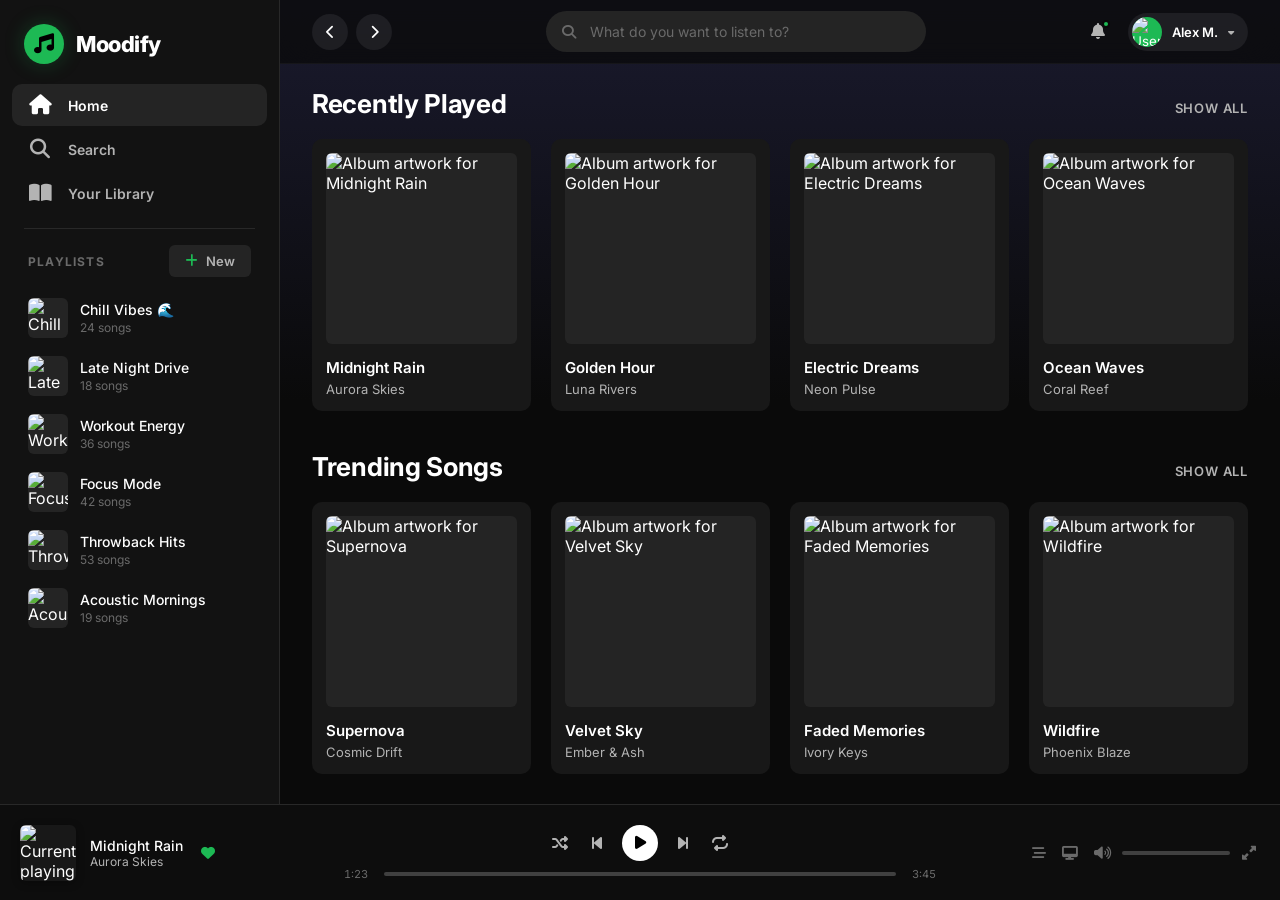
==== Spotify.html @ 81c235cf "Initial commit - Spotify clone UI" ====
<!DOCTYPE html>
<html lang="en">
<head>
  <meta charset="UTF-8">
  <meta name="viewport" content="width=device-width, initial-scale=1.0">
  <meta name="description" content="Spotify-like music player web application">
  <title>Moodify — Music Player</title>

  <!-- ========== FONTS ========== -->
  <link rel="preconnect" href="https://fonts.googleapis.com">
  <link rel="preconnect" href="https://fonts.gstatic.com" crossorigin>
  <link href="https://fonts.googleapis.com/css2?family=Inter:wght@300;400;500;600;700;800&display=swap" rel="stylesheet">

  <!-- ========== ICONS ========== -->
  <link rel="stylesheet" href="https://cdnjs.cloudflare.com/ajax/libs/font-awesome/6.5.0/css/all.min.css">

  <!-- ========== STYLES ========== -->
  <link rel="stylesheet" href="spotify.css">
</head>

<body>
  <!-- ============================================
       MOBILE SIDEBAR TOGGLE
       ============================================ -->
  <button class="sidebar-toggle" aria-label="Toggle navigation menu" onclick="document.querySelector('.sidebar').classList.toggle('sidebar--open')">
    <i class="fas fa-bars"></i>
  </button>

  <!-- ============================================
       SIDEBAR — Left Navigation
       ============================================ -->
  <aside class="sidebar" aria-label="Main navigation">

    <!-- Logo -->
    <a href="#" class="sidebar__logo" aria-label="Moodify home">
      <span class="sidebar__logo-icon"><i class="fas fa-music"></i></span>
      <span class="sidebar__logo-text">Moodify</span>
    </a>

    <!-- Primary Navigation -->
    <nav class="sidebar__nav" aria-label="Primary">
      <ul class="sidebar__nav-list" role="list">
        <li class="sidebar__nav-item">
          <a href="#" class="sidebar__nav-link sidebar__nav-link--active" aria-current="page">
            <i class="fas fa-house"></i>
            <span>Home</span>
          </a>
        </li>
        <li class="sidebar__nav-item">
          <a href="#" class="sidebar__nav-link">
            <i class="fas fa-magnifying-glass"></i>
            <span>Search</span>
          </a>
        </li>
        <li class="sidebar__nav-item">
          <a href="#" class="sidebar__nav-link">
            <i class="fas fa-book-open"></i>
            <span>Your Library</span>
          </a>
        </li>
      </ul>
    </nav>

    <div class="sidebar__divider" role="separator"></div>

    <!-- Playlists Section -->
    <section class="sidebar__playlists" aria-label="Your playlists">
      <div class="sidebar__playlists-header">
        <h2 class="sidebar__playlists-title">Playlists</h2>
        <button class="sidebar__create-btn" aria-label="Create new playlist">
          <i class="fas fa-plus"></i>
          <span>New</span>
        </button>
      </div>

      <ul class="sidebar__playlist-list" role="list">
        <li class="sidebar__playlist-item" tabindex="0" role="button" aria-label="Open playlist: Chill Vibes 🌊">
          <img class="sidebar__playlist-thumb" src="https://picsum.photos/seed/pl1/80/80" alt="Chill Vibes playlist cover" loading="lazy">
          <div class="sidebar__playlist-info">
            <p class="sidebar__playlist-name">Chill Vibes 🌊</p>
            <p class="sidebar__playlist-meta">24 songs</p>
          </div>
        </li>
        <li class="sidebar__playlist-item" tabindex="0" role="button" aria-label="Open playlist: Late Night Drive">
          <img class="sidebar__playlist-thumb" src="https://picsum.photos/seed/pl2/80/80" alt="Late Night Drive playlist cover" loading="lazy">
          <div class="sidebar__playlist-info">
            <p class="sidebar__playlist-name">Late Night Drive</p>
            <p class="sidebar__playlist-meta">18 songs</p>
          </div>
        </li>
        <li class="sidebar__playlist-item" tabindex="0" role="button" aria-label="Open playlist: Workout Energy">
          <img class="sidebar__playlist-thumb" src="https://picsum.photos/seed/pl3/80/80" alt="Workout Energy playlist cover" loading="lazy">
          <div class="sidebar__playlist-info">
            <p class="sidebar__playlist-name">Workout Energy</p>
            <p class="sidebar__playlist-meta">36 songs</p>
          </div>
        </li>
        <li class="sidebar__playlist-item" tabindex="0" role="button" aria-label="Open playlist: Focus Mode">
          <img class="sidebar__playlist-thumb" src="https://picsum.photos/seed/pl4/80/80" alt="Focus Mode playlist cover" loading="lazy">
          <div class="sidebar__playlist-info">
            <p class="sidebar__playlist-name">Focus Mode</p>
            <p class="sidebar__playlist-meta">42 songs</p>
          </div>
        </li>
        <li class="sidebar__playlist-item" tabindex="0" role="button" aria-label="Open playlist: Throwback Hits">
          <img class="sidebar__playlist-thumb" src="https://picsum.photos/seed/pl5/80/80" alt="Throwback Hits playlist cover" loading="lazy">
          <div class="sidebar__playlist-info">
            <p class="sidebar__playlist-name">Throwback Hits</p>
            <p class="sidebar__playlist-meta">53 songs</p>
          </div>
        </li>
        <li class="sidebar__playlist-item" tabindex="0" role="button" aria-label="Open playlist: Acoustic Mornings">
          <img class="sidebar__playlist-thumb" src="https://picsum.photos/seed/pl6/80/80" alt="Acoustic Mornings playlist cover" loading="lazy">
          <div class="sidebar__playlist-info">
            <p class="sidebar__playlist-name">Acoustic Mornings</p>
            <p class="sidebar__playlist-meta">19 songs</p>
          </div>
        </li>
      </ul>
    </section>

  </aside>

  <!-- Mobile overlay -->
  <div class="sidebar-overlay" onclick="document.querySelector('.sidebar').classList.remove('sidebar--open')" aria-hidden="true"></div>

  <!-- ============================================
       MAIN CONTENT AREA
       ============================================ -->
  <main class="main" id="main-content">

    <!-- ---- Top Bar ---- -->
    <header class="topbar">
      <div class="topbar__nav">
        <button class="topbar__nav-btn" aria-label="Go back">
          <i class="fas fa-chevron-left"></i>
        </button>
        <button class="topbar__nav-btn" aria-label="Go forward">
          <i class="fas fa-chevron-right"></i>
        </button>
      </div>

      <div class="topbar__search">
        <i class="fas fa-search topbar__search-icon" aria-hidden="true"></i>
        <input
          type="search"
          class="topbar__search-input"
          placeholder="What do you want to listen to?"
          aria-label="Search songs, artists, or albums"
        >
      </div>

      <div class="topbar__profile">
        <button class="topbar__notification-btn" aria-label="Notifications">
          <i class="fas fa-bell"></i>
          <span class="topbar__notification-badge" aria-label="New notifications"></span>
        </button>
        <button class="topbar__user-btn" aria-label="User menu">
          <img class="topbar__avatar" src="https://picsum.photos/seed/avatar/60/60" alt="User avatar">
          <span class="topbar__username">Alex M.</span>
          <i class="fas fa-caret-down" aria-hidden="true"></i>
        </button>
      </div>
    </header>

    <!-- ---- Content Sections ---- -->
    <div class="content">

      <!-- ---- Recently Played Section ---- -->
      <section class="section" aria-labelledby="recently-played-heading">
        <div class="section__header">
          <h2 class="section__title" id="recently-played-heading">Recently Played</h2>
          <a href="#" class="section__link">Show all</a>
        </div>

        <div class="card-grid" role="list">

          <!-- Song Card 1 -->
          <article class="song-card" role="listitem" tabindex="0" aria-label="Midnight Rain by Aurora Skies">
            <div class="song-card__image-wrapper">
              <img
                class="song-card__image"
                src="https://picsum.photos/seed/song1/300/300"
                alt="Album artwork for Midnight Rain"
                loading="lazy"
              >
              <button class="song-card__play-btn" aria-label="Play Midnight Rain">
                <i class="fas fa-play"></i>
              </button>
            </div>
            <h3 class="song-card__title">Midnight Rain</h3>
            <p class="song-card__artist">Aurora Skies</p>
          </article>

          <!-- Song Card 2 -->
          <article class="song-card" role="listitem" tabindex="0" aria-label="Golden Hour by Luna Rivers">
            <div class="song-card__image-wrapper">
              <img
                class="song-card__image"
                src="https://picsum.photos/seed/song2/300/300"
                alt="Album artwork for Golden Hour"
                loading="lazy"
              >
              <button class="song-card__play-btn" aria-label="Play Golden Hour">
                <i class="fas fa-play"></i>
              </button>
            </div>
            <h3 class="song-card__title">Golden Hour</h3>
            <p class="song-card__artist">Luna Rivers</p>
          </article>

          <!-- Song Card 3 -->
          <article class="song-card" role="listitem" tabindex="0" aria-label="Electric Dreams by Neon Pulse">
            <div class="song-card__image-wrapper">
              <img
                class="song-card__image"
                src="https://picsum.photos/seed/song3/300/300"
                alt="Album artwork for Electric Dreams"
                loading="lazy"
              >
              <button class="song-card__play-btn" aria-label="Play Electric Dreams">
                <i class="fas fa-play"></i>
              </button>
            </div>
            <h3 class="song-card__title">Electric Dreams</h3>
            <p class="song-card__artist">Neon Pulse</p>
          </article>

          <!-- Song Card 4 -->
          <article class="song-card" role="listitem" tabindex="0" aria-label="Ocean Waves by Coral Reef">
            <div class="song-card__image-wrapper">
              <img
                class="song-card__image"
                src="https://picsum.photos/seed/song4/300/300"
                alt="Album artwork for Ocean Waves"
                loading="lazy"
              >
              <button class="song-card__play-btn" aria-label="Play Ocean Waves">
                <i class="fas fa-play"></i>
              </button>
            </div>
            <h3 class="song-card__title">Ocean Waves</h3>
            <p class="song-card__artist">Coral Reef</p>
          </article>

        </div>
      </section>

      <!-- ---- Trending Songs Section ---- -->
      <section class="section" aria-labelledby="trending-heading">
        <div class="section__header">
          <h2 class="section__title" id="trending-heading">Trending Songs</h2>
          <a href="#" class="section__link">Show all</a>
        </div>

        <div class="card-grid" role="list">

          <!-- Song Card 5 -->
          <article class="song-card" role="listitem" tabindex="0" aria-label="Supernova by Cosmic Drift">
            <div class="song-card__image-wrapper">
              <img
                class="song-card__image"
                src="https://picsum.photos/seed/song5/300/300"
                alt="Album artwork for Supernova"
                loading="lazy"
              >
              <button class="song-card__play-btn" aria-label="Play Supernova">
                <i class="fas fa-play"></i>
              </button>
            </div>
            <h3 class="song-card__title">Supernova</h3>
            <p class="song-card__artist">Cosmic Drift</p>
          </article>

          <!-- Song Card 6 -->
          <article class="song-card" role="listitem" tabindex="0" aria-label="Velvet Sky by Ember & Ash">
            <div class="song-card__image-wrapper">
              <img
                class="song-card__image"
                src="https://picsum.photos/seed/song6/300/300"
                alt="Album artwork for Velvet Sky"
                loading="lazy"
              >
              <button class="song-card__play-btn" aria-label="Play Velvet Sky">
                <i class="fas fa-play"></i>
              </button>
            </div>
            <h3 class="song-card__title">Velvet Sky</h3>
            <p class="song-card__artist">Ember &amp; Ash</p>
          </article>

          <!-- Song Card 7 -->
          <article class="song-card" role="listitem" tabindex="0" aria-label="Faded Memories by Ivory Keys">
            <div class="song-card__image-wrapper">
              <img
                class="song-card__image"
                src="https://picsum.photos/seed/song7/300/300"
                alt="Album artwork for Faded Memories"
                loading="lazy"
              >
              <button class="song-card__play-btn" aria-label="Play Faded Memories">
                <i class="fas fa-play"></i>
              </button>
            </div>
            <h3 class="song-card__title">Faded Memories</h3>
            <p class="song-card__artist">Ivory Keys</p>
          </article>

          <!-- Song Card 8 -->
          <article class="song-card" role="listitem" tabindex="0" aria-label="Wildfire by Phoenix Blaze">
            <div class="song-card__image-wrapper">
              <img
                class="song-card__image"
                src="https://picsum.photos/seed/song8/300/300"
                alt="Album artwork for Wildfire"
                loading="lazy"
              >
              <button class="song-card__play-btn" aria-label="Play Wildfire">
                <i class="fas fa-play"></i>
              </button>
            </div>
            <h3 class="song-card__title">Wildfire</h3>
            <p class="song-card__artist">Phoenix Blaze</p>
          </article>

        </div>
      </section>

    </div>
  </main>

  <!-- ============================================
       MUSIC PLAYER — Fixed at Bottom
       ============================================ -->
  <footer class="player" role="contentinfo" aria-label="Music player controls">

    <!-- Now Playing Info -->
    <div class="player__song">
      <img
        class="player__song-image"
        src="https://picsum.photos/seed/song1/120/120"
        alt="Currently playing: Midnight Rain album artwork"
      >
      <div class="player__song-info">
        <p class="player__song-title">Midnight Rain</p>
        <p class="player__song-artist">Aurora Skies</p>
      </div>
      <div class="player__song-actions">
        <button class="player__icon-btn player__icon-btn--active" aria-label="Remove from Liked Songs" aria-pressed="true">
          <i class="fas fa-heart"></i>
        </button>
      </div>
    </div>

    <!-- Playback Controls -->
    <div class="player__controls">
      <div class="player__buttons">
        <button class="player__control-btn" aria-label="Toggle shuffle">
          <i class="fas fa-shuffle"></i>
        </button>
        <button class="player__control-btn" aria-label="Previous track">
          <i class="fas fa-backward-step"></i>
        </button>
        <button class="player__control-btn player__control-btn--play" aria-label="Play" aria-pressed="false">
          <i class="fas fa-play"></i>
        </button>
        <button class="player__control-btn" aria-label="Next track">
          <i class="fas fa-forward-step"></i>
        </button>
        <button class="player__control-btn" aria-label="Toggle repeat">
          <i class="fas fa-repeat"></i>
        </button>
      </div>

      <div class="player__progress">
        <span class="player__time" aria-label="Elapsed time">1:23</span>
        <label for="progress-bar" class="visually-hidden">Song progress</label>
        <input
          type="range"
          id="progress-bar"
          class="player__progress-bar"
          min="0"
          max="100"
          value="35"
          aria-label="Song progress"
          aria-valuemin="0"
          aria-valuemax="100"
          aria-valuenow="35"
          aria-valuetext="1 minute 23 seconds of 3 minutes 45 seconds"
        >
        <span class="player__time" aria-label="Total duration">3:45</span>
      </div>
    </div>

    <!-- Volume & Extra Controls -->
    <div class="player__extra">
      <button class="player__icon-btn" aria-label="Now playing view">
        <i class="fas fa-bars-staggered"></i>
      </button>
      <button class="player__icon-btn" aria-label="Connect to a device">
        <i class="fas fa-desktop"></i>
      </button>
      <div class="player__volume">
        <button class="player__icon-btn" aria-label="Mute">
          <i class="fas fa-volume-high"></i>
        </button>
        <label for="volume-slider" class="visually-hidden">Volume</label>
        <input
          type="range"
          id="volume-slider"
          class="player__volume-slider"
          min="0"
          max="100"
          value="72"
          aria-label="Volume"
          aria-valuemin="0"
          aria-valuemax="100"
          aria-valuenow="72"
        >
      </div>
      <button class="player__icon-btn" aria-label="Full screen">
        <i class="fas fa-up-right-and-down-left-from-center"></i>
      </button>
    </div>

  </footer>
<script src="spotify.js" defer></script>
</body>
</html>
---- spotify.css ----
/* ===== RESET & FOUNDATIONS ===== */
    *, *::before, *::after {
      margin: 0;
      padding: 0;
      box-sizing: border-box;
    }

    :root {
      --color-bg-primary: #0a0a0a;
      --color-bg-secondary: #121212;
      --color-bg-surface: #181818;
      --color-bg-elevated: #242424;
      --color-bg-hover: #2a2a2a;
      --color-bg-card: #1a1a2e;
      --color-accent: #1db954;
      --color-accent-hover: #1ed760;
      --color-accent-glow: rgba(29, 185, 84, 0.25);
      --color-text-primary: #ffffff;
      --color-text-secondary: #b3b3b3;
      --color-text-muted: #6a6a6a;
      --color-border: #282828;
      --color-player-bg: #0d0d0d;
      --color-progress-bg: #404040;
      --color-progress-fill: #1db954;
      --color-gradient-start: #1db954;
      --color-gradient-end: #191414;
      --sidebar-width: 280px;
      --player-height: 96px;
      --topbar-height: 64px;
      --radius-sm: 6px;
      --radius-md: 10px;
      --radius-lg: 16px;
      --radius-full: 50%;
      --shadow-card: 0 8px 24px rgba(0, 0, 0, 0.4);
      --shadow-elevated: 0 12px 40px rgba(0, 0, 0, 0.6);
      --shadow-glow: 0 0 20px var(--color-accent-glow);
      --transition-fast: 0.15s ease;
      --transition-normal: 0.25s ease;
      --transition-smooth: 0.3s cubic-bezier(0.4, 0, 0.2, 1);
      --font-primary: 'Inter', -apple-system, BlinkMacSystemFont, 'Segoe UI', sans-serif;
    }

    html {
      scroll-behavior: smooth;
    }

    body {
      font-family: var(--font-primary);
      background-color: var(--color-bg-primary);
      color: var(--color-text-primary);
      overflow: hidden;
      height: 100vh;
      display: grid;
      grid-template-columns: var(--sidebar-width) 1fr;
      grid-template-rows: 1fr var(--player-height);
      grid-template-areas:
        "sidebar main"
        "player  player";
      -webkit-font-smoothing: antialiased;
      -moz-osx-font-smoothing: grayscale;
    }

    /* ===== SCROLLBAR STYLING ===== */
    ::-webkit-scrollbar {
      width: 8px;
    }

    ::-webkit-scrollbar-track {
      background: transparent;
    }

    ::-webkit-scrollbar-thumb {
      background: var(--color-bg-elevated);
      border-radius: 4px;
    }

    ::-webkit-scrollbar-thumb:hover {
      background: var(--color-progress-bg);
    }

    /* ===== UTILITY ===== */
    .visually-hidden {
      position: absolute;
      width: 1px;
      height: 1px;
      padding: 0;
      margin: -1px;
      overflow: hidden;
      clip: rect(0, 0, 0, 0);
      white-space: nowrap;
      border: 0;
    }

    /* ===== SIDEBAR ===== */
    .sidebar {
      grid-area: sidebar;
      background: var(--color-bg-secondary);
      display: flex;
      flex-direction: column;
      border-right: 1px solid var(--color-border);
      overflow: hidden;
    }

    .sidebar__logo {
      padding: 24px 24px 20px;
      display: flex;
      align-items: center;
      gap: 12px;
      text-decoration: none;
      flex-shrink: 0;
    }

    .sidebar__logo-icon {
      width: 40px;
      height: 40px;
      background: var(--color-accent);
      border-radius: var(--radius-full);
      display: flex;
      align-items: center;
      justify-content: center;
      font-size: 20px;
      color: #000;
      box-shadow: var(--shadow-glow);
      transition: transform var(--transition-normal);
    }

    .sidebar__logo:hover .sidebar__logo-icon {
      transform: scale(1.08);
    }

    .sidebar__logo-text {
      font-size: 22px;
      font-weight: 800;
      letter-spacing: -0.5px;
      color: var(--color-text-primary);
    }

    /* -- NAV -- */
    .sidebar__nav {
      padding: 0 12px;
      flex-shrink: 0;
    }

    .sidebar__nav-list {
      list-style: none;
    }

    .sidebar__nav-item {
      margin-bottom: 2px;
    }

    .sidebar__nav-link {
      display: flex;
      align-items: center;
      gap: 16px;
      padding: 11px 16px;
      border-radius: var(--radius-md);
      text-decoration: none;
      color: var(--color-text-secondary);
      font-size: 14px;
      font-weight: 600;
      transition: all var(--transition-fast);
    }

    .sidebar__nav-link:hover,
    .sidebar__nav-link--active {
      color: var(--color-text-primary);
      background: var(--color-bg-hover);
    }

    .sidebar__nav-link--active {
      background: var(--color-bg-elevated);
    }

    .sidebar__nav-link i {
      font-size: 20px;
      width: 24px;
      text-align: center;
    }

    /* -- DIVIDER -- */
    .sidebar__divider {
      height: 1px;
      background: var(--color-border);
      margin: 12px 24px;
      flex-shrink: 0;
    }

    /* -- PLAYLISTS -- */
    .sidebar__playlists {
      padding: 0 12px;
      flex: 1;
      overflow-y: auto;
      display: flex;
      flex-direction: column;
    }

    .sidebar__playlists-header {
      display: flex;
      align-items: center;
      justify-content: space-between;
      padding: 4px 16px 12px;
      flex-shrink: 0;
    }

    .sidebar__playlists-title {
      font-size: 12px;
      font-weight: 700;
      text-transform: uppercase;
      letter-spacing: 1.2px;
      color: var(--color-text-muted);
    }

    .sidebar__create-btn {
      display: flex;
      align-items: center;
      gap: 8px;
      padding: 8px 16px;
      border: none;
      border-radius: var(--radius-sm);
      background: var(--color-bg-elevated);
      color: var(--color-text-secondary);
      font-size: 13px;
      font-weight: 600;
      font-family: inherit;
      cursor: pointer;
      transition: all var(--transition-fast);
    }

    .sidebar__create-btn:hover {
      background: var(--color-bg-hover);
      color: var(--color-text-primary);
    }

    .sidebar__create-btn i {
      font-size: 14px;
      color: var(--color-accent);
    }

    .sidebar__playlist-list {
      list-style: none;
      flex: 1;
      overflow-y: auto;
    }

    .sidebar__playlist-item {
      padding: 9px 16px;
      border-radius: var(--radius-sm);
      cursor: pointer;
      transition: background var(--transition-fast);
      display: flex;
      align-items: center;
      gap: 12px;
    }

    .sidebar__playlist-item:hover {
      background: var(--color-bg-hover);
    }

    .sidebar__playlist-thumb {
      width: 40px;
      height: 40px;
      border-radius: var(--radius-sm);
      object-fit: cover;
      flex-shrink: 0;
      background: var(--color-bg-elevated);
    }

    .sidebar__playlist-info {
      overflow: hidden;
    }

    .sidebar__playlist-name {
      font-size: 14px;
      font-weight: 500;
      color: var(--color-text-primary);
      white-space: nowrap;
      overflow: hidden;
      text-overflow: ellipsis;
    }

    .sidebar__playlist-meta {
      font-size: 12px;
      color: var(--color-text-muted);
      margin-top: 2px;
    }

    /* ===== MAIN CONTENT ===== */
    .main {
      grid-area: main;
      overflow-y: auto;
      background: linear-gradient(180deg, #1a1a2e 0%, var(--color-bg-primary) 400px);
      position: relative;
    }

    /* -- TOP BAR -- */
    .topbar {
      position: sticky;
      top: 0;
      z-index: 100;
      display: flex;
      align-items: center;
      justify-content: space-between;
      padding: 16px 32px;
      height: var(--topbar-height);
      background: rgba(10, 10, 10, 0.75);
      backdrop-filter: blur(20px);
      -webkit-backdrop-filter: blur(20px);
      border-bottom: 1px solid rgba(255, 255, 255, 0.04);
    }

    .topbar__nav {
      display: flex;
      align-items: center;
      gap: 8px;
    }

    .topbar__nav-btn {
      width: 36px;
      height: 36px;
      border: none;
      border-radius: var(--radius-full);
      background: rgba(255, 255, 255, 0.07);
      color: var(--color-text-primary);
      font-size: 14px;
      cursor: pointer;
      display: flex;
      align-items: center;
      justify-content: center;
      transition: all var(--transition-fast);
    }

    .topbar__nav-btn:hover {
      background: rgba(255, 255, 255, 0.14);
      transform: scale(1.05);
    }

    .topbar__search {
      position: relative;
      flex: 0 1 380px;
      margin: 0 24px;
    }

    .topbar__search-input {
      width: 100%;
      padding: 10px 16px 10px 42px;
      border: 2px solid transparent;
      border-radius: 500px;
      background: var(--color-bg-elevated);
      color: var(--color-text-primary);
      font-family: inherit;
      font-size: 14px;
      outline: none;
      transition: all var(--transition-normal);
    }

    .topbar__search-input::placeholder {
      color: var(--color-text-muted);
    }

    .topbar__search-input:focus {
      border-color: var(--color-accent);
      background: var(--color-bg-hover);
    }

    .topbar__search-icon {
      position: absolute;
      left: 16px;
      top: 50%;
      transform: translateY(-50%);
      color: var(--color-text-muted);
      font-size: 14px;
      pointer-events: none;
    }

    .topbar__profile {
      display: flex;
      align-items: center;
      gap: 12px;
      flex-shrink: 0;
    }

    .topbar__notification-btn {
      width: 36px;
      height: 36px;
      border: none;
      border-radius: var(--radius-full);
      background: transparent;
      color: var(--color-text-secondary);
      font-size: 16px;
      cursor: pointer;
      position: relative;
      transition: color var(--transition-fast);
    }

    .topbar__notification-btn:hover {
      color: var(--color-text-primary);
    }

    .topbar__notification-badge {
      position: absolute;
      top: 6px;
      right: 6px;
      width: 8px;
      height: 8px;
      background: var(--color-accent);
      border-radius: var(--radius-full);
      border: 2px solid var(--color-bg-primary);
    }

    .topbar__user-btn {
      display: flex;
      align-items: center;
      gap: 10px;
      padding: 4px 14px 4px 4px;
      border: none;
      border-radius: 500px;
      background: rgba(255, 255, 255, 0.07);
      color: var(--color-text-primary);
      cursor: pointer;
      font-family: inherit;
      transition: background var(--transition-fast);
    }

    .topbar__user-btn:hover {
      background: rgba(255, 255, 255, 0.14);
    }

    .topbar__avatar {
      width: 30px;
      height: 30px;
      border-radius: var(--radius-full);
      object-fit: cover;
      background: var(--color-accent);
    }

    .topbar__username {
      font-size: 13px;
      font-weight: 600;
    }

    .topbar__user-btn i {
      font-size: 10px;
      color: var(--color-text-secondary);
    }

    /* -- CONTENT AREA -- */
    .content {
      padding: 24px 32px 32px;
    }

    /* -- SECTION -- */
    .section {
      margin-bottom: 40px;
    }

    .section__header {
      display: flex;
      align-items: baseline;
      justify-content: space-between;
      margin-bottom: 20px;
    }

    .section__title {
      font-size: 26px;
      font-weight: 700;
      letter-spacing: -0.3px;
    }

    .section__link {
      font-size: 13px;
      font-weight: 600;
      color: var(--color-text-secondary);
      text-decoration: none;
      text-transform: uppercase;
      letter-spacing: 0.8px;
      transition: color var(--transition-fast);
    }

    .section__link:hover {
      color: var(--color-text-primary);
    }

    /* -- CARD GRID -- */
    .card-grid {
      display: grid;
      grid-template-columns: repeat(auto-fill, minmax(175px, 1fr));
      gap: 20px;
    }

    /* -- SONG CARD -- */
    .song-card {
      background: var(--color-bg-surface);
      border-radius: var(--radius-md);
      padding: 14px;
      cursor: pointer;
      transition: all var(--transition-smooth);
      position: relative;
      overflow: hidden;
    }

    .song-card::before {
      content: '';
      position: absolute;
      inset: 0;
      background: linear-gradient(135deg, rgba(29, 185, 84, 0.05) 0%, transparent 50%);
      opacity: 0;
      transition: opacity var(--transition-normal);
    }

    .song-card:hover {
      background: var(--color-bg-elevated);
      transform: translateY(-2px);
      box-shadow: var(--shadow-card);
    }

    .song-card:hover::before {
      opacity: 1;
    }

    .song-card__image-wrapper {
      position: relative;
      margin-bottom: 14px;
    }

    .song-card__image {
      width: 100%;
      aspect-ratio: 1;
      object-fit: cover;
      border-radius: var(--radius-sm);
      display: block;
      background: var(--color-bg-elevated);
    }

    .song-card__play-btn {
      position: absolute;
      bottom: 8px;
      right: 8px;
      width: 44px;
      height: 44px;
      border: none;
      border-radius: var(--radius-full);
      background: var(--color-accent);
      color: #000;
      font-size: 18px;
      cursor: pointer;
      display: flex;
      align-items: center;
      justify-content: center;
      opacity: 0;
      transform: translateY(8px);
      transition: all var(--transition-smooth);
      box-shadow: 0 8px 16px rgba(0, 0, 0, 0.4);
    }

    .song-card:hover .song-card__play-btn {
      opacity: 1;
      transform: translateY(0);
    }

    .song-card__play-btn:hover {
      transform: scale(1.06) !important;
      background: var(--color-accent-hover);
    }

    .song-card__title {
      font-size: 15px;
      font-weight: 600;
      white-space: nowrap;
      overflow: hidden;
      text-overflow: ellipsis;
      margin-bottom: 4px;
      position: relative;
    }

    .song-card__artist {
      font-size: 13px;
      color: var(--color-text-secondary);
      white-space: nowrap;
      overflow: hidden;
      text-overflow: ellipsis;
      position: relative;
    }

    /* ===== PLAYER ===== */
    .player {
      grid-area: player;
      background: var(--color-player-bg);
      border-top: 1px solid var(--color-border);
      display: grid;
      grid-template-columns: 1fr 2fr 1fr;
      align-items: center;
      padding: 0 20px;
      gap: 16px;
      z-index: 200;
    }

    /* -- Now Playing -- */
    .player__song {
      display: flex;
      align-items: center;
      gap: 14px;
      min-width: 0;
    }

    .player__song-image {
      width: 56px;
      height: 56px;
      border-radius: var(--radius-sm);
      object-fit: cover;
      flex-shrink: 0;
      background: var(--color-bg-surface);
      box-shadow: 0 2px 8px rgba(0, 0, 0, 0.3);
    }

    .player__song-info {
      min-width: 0;
    }

    .player__song-title {
      font-size: 14px;
      font-weight: 500;
      white-space: nowrap;
      overflow: hidden;
      text-overflow: ellipsis;
    }

    .player__song-title:hover {
      text-decoration: underline;
      cursor: pointer;
    }

    .player__song-artist {
      font-size: 12px;
      color: var(--color-text-secondary);
      white-space: nowrap;
      overflow: hidden;
      text-overflow: ellipsis;
    }

    .player__song-artist:hover {
      color: var(--color-text-primary);
      text-decoration: underline;
      cursor: pointer;
    }

    .player__song-actions {
      display: flex;
      gap: 8px;
      flex-shrink: 0;
    }

    .player__icon-btn {
      background: none;
      border: none;
      color: var(--color-text-muted);
      font-size: 14px;
      cursor: pointer;
      padding: 4px;
      transition: color var(--transition-fast);
    }

    .player__icon-btn:hover {
      color: var(--color-text-primary);
    }

    .player__icon-btn--active {
      color: var(--color-accent);
    }

    .player__icon-btn--active:hover {
      color: var(--color-accent-hover);
    }

    /* -- Controls -- */
    .player__controls {
      display: flex;
      flex-direction: column;
      align-items: center;
      gap: 6px;
      max-width: 640px;
      margin: 0 auto;
      width: 100%;
    }

    .player__buttons {
      display: flex;
      align-items: center;
      gap: 16px;
    }

    .player__control-btn {
      background: none;
      border: none;
      color: var(--color-text-secondary);
      font-size: 16px;
      cursor: pointer;
      padding: 4px;
      transition: all var(--transition-fast);
      display: flex;
      align-items: center;
      justify-content: center;
    }

    .player__control-btn:hover {
      color: var(--color-text-primary);
      transform: scale(1.08);
    }

    .player__control-btn--play {
      width: 36px;
      height: 36px;
      border-radius: var(--radius-full);
      background: var(--color-text-primary);
      color: #000;
      font-size: 15px;
      transition: all var(--transition-fast);
    }

    .player__control-btn--play:hover {
      transform: scale(1.06);
      background: var(--color-text-primary);
      color: #000;
    }

    .player__progress {
      display: flex;
      align-items: center;
      gap: 10px;
      width: 100%;
    }

    .player__time {
      font-size: 11px;
      color: var(--color-text-muted);
      font-variant-numeric: tabular-nums;
      min-width: 36px;
      text-align: center;
    }

    .player__progress-bar,
    .player__volume-slider {
      -webkit-appearance: none;
      appearance: none;
      width: 100%;
      height: 4px;
      border-radius: 2px;
      background: var(--color-progress-bg);
      outline: none;
      cursor: pointer;
      transition: height var(--transition-fast);
    }

    .player__progress-bar:hover,
    .player__volume-slider:hover {
      height: 5px;
    }

    .player__progress-bar::-webkit-slider-thumb,
    .player__volume-slider::-webkit-slider-thumb {
      -webkit-appearance: none;
      width: 12px;
      height: 12px;
      border-radius: var(--radius-full);
      background: var(--color-text-primary);
      cursor: pointer;
      opacity: 0;
      transition: opacity var(--transition-fast);
      box-shadow: 0 1px 4px rgba(0,0,0,0.4);
    }

    .player__progress-bar:hover::-webkit-slider-thumb,
    .player__volume-slider:hover::-webkit-slider-thumb {
      opacity: 1;
    }

    .player__progress-bar::-moz-range-thumb,
    .player__volume-slider::-moz-range-thumb {
      width: 12px;
      height: 12px;
      border-radius: var(--radius-full);
      background: var(--color-text-primary);
      border: none;
      cursor: pointer;
    }

    /* -- Volume / Extra -- */
    .player__extra {
      display: flex;
      align-items: center;
      justify-content: flex-end;
      gap: 8px;
    }

    .player__volume {
      display: flex;
      align-items: center;
      gap: 6px;
      width: 140px;
    }

    .player__volume-slider {
      flex: 1;
    }

    /* ===== MOBILE SIDEBAR TOGGLE ===== */
    .sidebar-toggle {
      display: none;
      position: fixed;
      top: 16px;
      left: 16px;
      z-index: 500;
      width: 42px;
      height: 42px;
      border: none;
      border-radius: var(--radius-full);
      background: var(--color-bg-elevated);
      color: var(--color-text-primary);
      font-size: 18px;
      cursor: pointer;
      box-shadow: var(--shadow-card);
      transition: background var(--transition-fast);
    }

    .sidebar-toggle:hover {
      background: var(--color-bg-hover);
    }

    /* ===== MOBILE OVERLAY ===== */
    .sidebar-overlay {
      display: none;
      position: fixed;
      inset: 0;
      background: rgba(0, 0, 0, 0.6);
      z-index: 299;
    }

    /* ===== RESPONSIVE ===== */
    @media (max-width: 1024px) {
      .card-grid {
        grid-template-columns: repeat(auto-fill, minmax(155px, 1fr));
        gap: 16px;
      }
    }

    @media (max-width: 768px) {
      body {
        grid-template-columns: 1fr;
        grid-template-rows: 1fr var(--player-height);
        grid-template-areas:
          "main"
          "player";
      }

      .sidebar-toggle {
        display: flex;
        align-items: center;
        justify-content: center;
      }

      .sidebar {
        position: fixed;
        left: 0;
        top: 0;
        bottom: 0;
        width: var(--sidebar-width);
        z-index: 300;
        transform: translateX(-100%);
        transition: transform var(--transition-smooth);
      }

      .sidebar--open {
        transform: translateX(0);
      }

      .sidebar--open ~ .sidebar-overlay {
        display: block;
      }

      .topbar {
        padding: 16px 16px 16px 64px;
      }

      .topbar__search {
        margin: 0 12px;
      }

      .content {
        padding: 20px 16px;
      }

      .section__title {
        font-size: 22px;
      }

      .card-grid {
        grid-template-columns: repeat(auto-fill, minmax(140px, 1fr));
        gap: 12px;
      }

      .song-card {
        padding: 10px;
      }

      .player {
        grid-template-columns: 1fr 1fr;
        padding: 0 12px;
        gap: 8px;
      }

      .player__extra {
        display: none;
      }

      .player__controls {
        order: -1;
        grid-column: 1 / -1;
      }

      .player__song-image {
        width: 42px;
        height: 42px;
      }

      .topbar__username {
        display: none;
      }
    }

    @media (max-width: 480px) {
      .card-grid {
        grid-template-columns: repeat(2, 1fr);
        gap: 10px;
      }

      .topbar__search {
        display: none;
      }

      .player {
        grid-template-columns: 1fr auto;
        padding: 6px 12px;
      }

      .player__controls {
        grid-column: auto;
        order: 0;
      }

      .player__buttons {
        gap: 10px;
      }

      .player__progress {
        display: none;
      }

      .player__song-actions {
        display: none;
      }
    }
  /* Active card glow */
.song-card--active {
  background: var(--color-surface-hover);
  box-shadow: inset 0 0 0 1px var(--color-accent),
              0 0 20px rgba(29, 185, 84, 0.1);
}
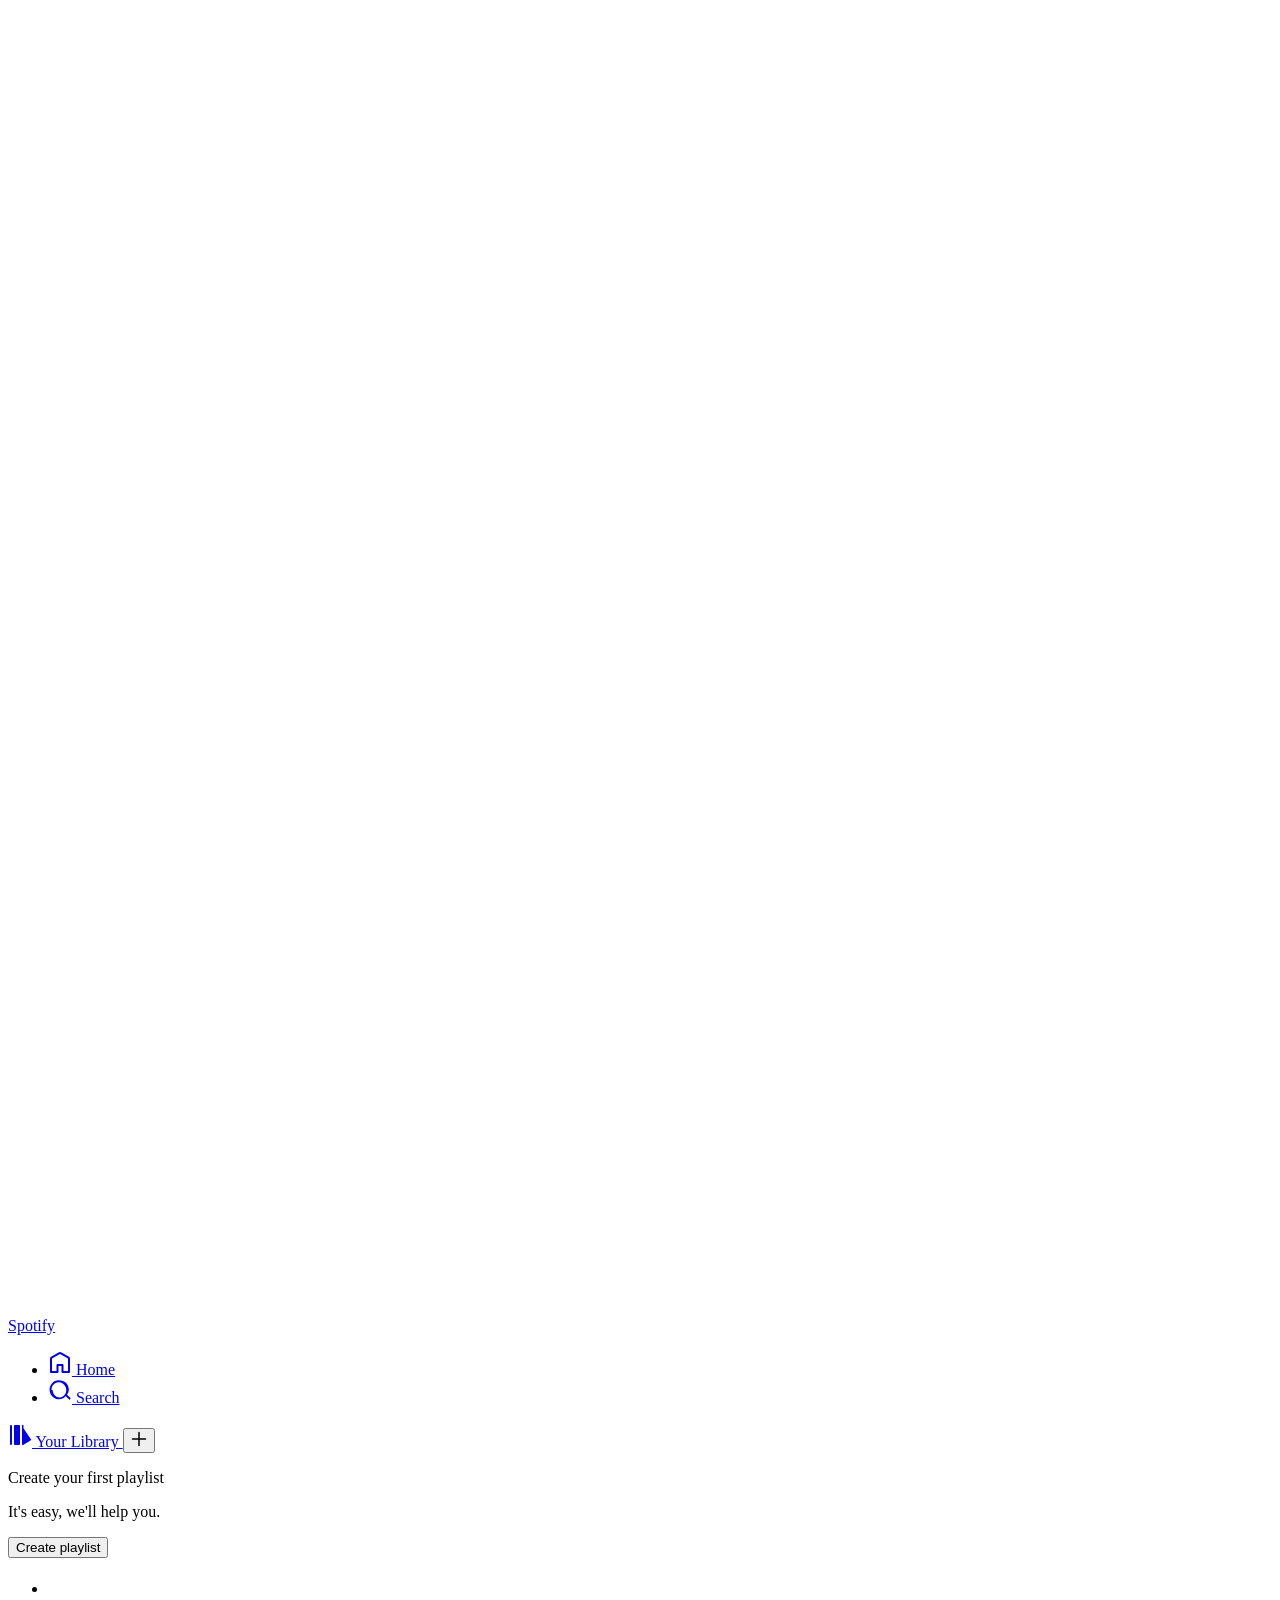
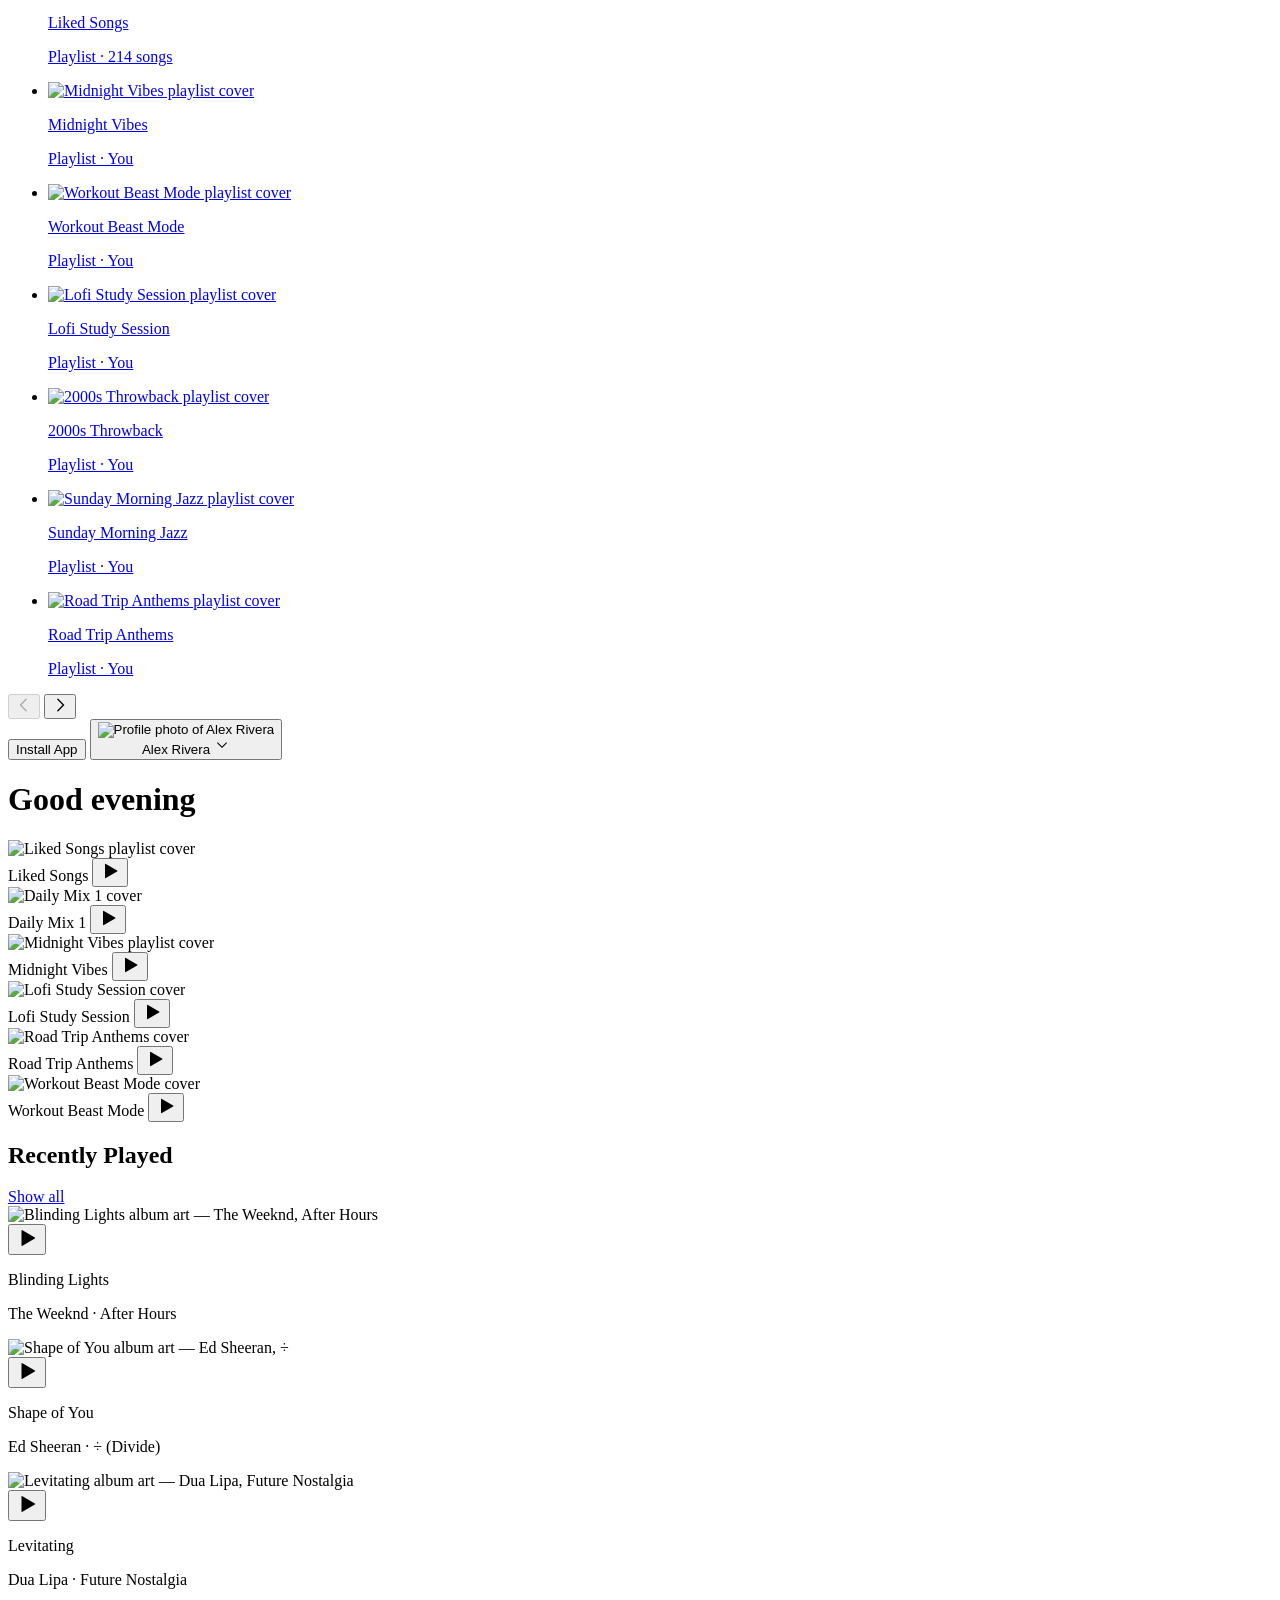
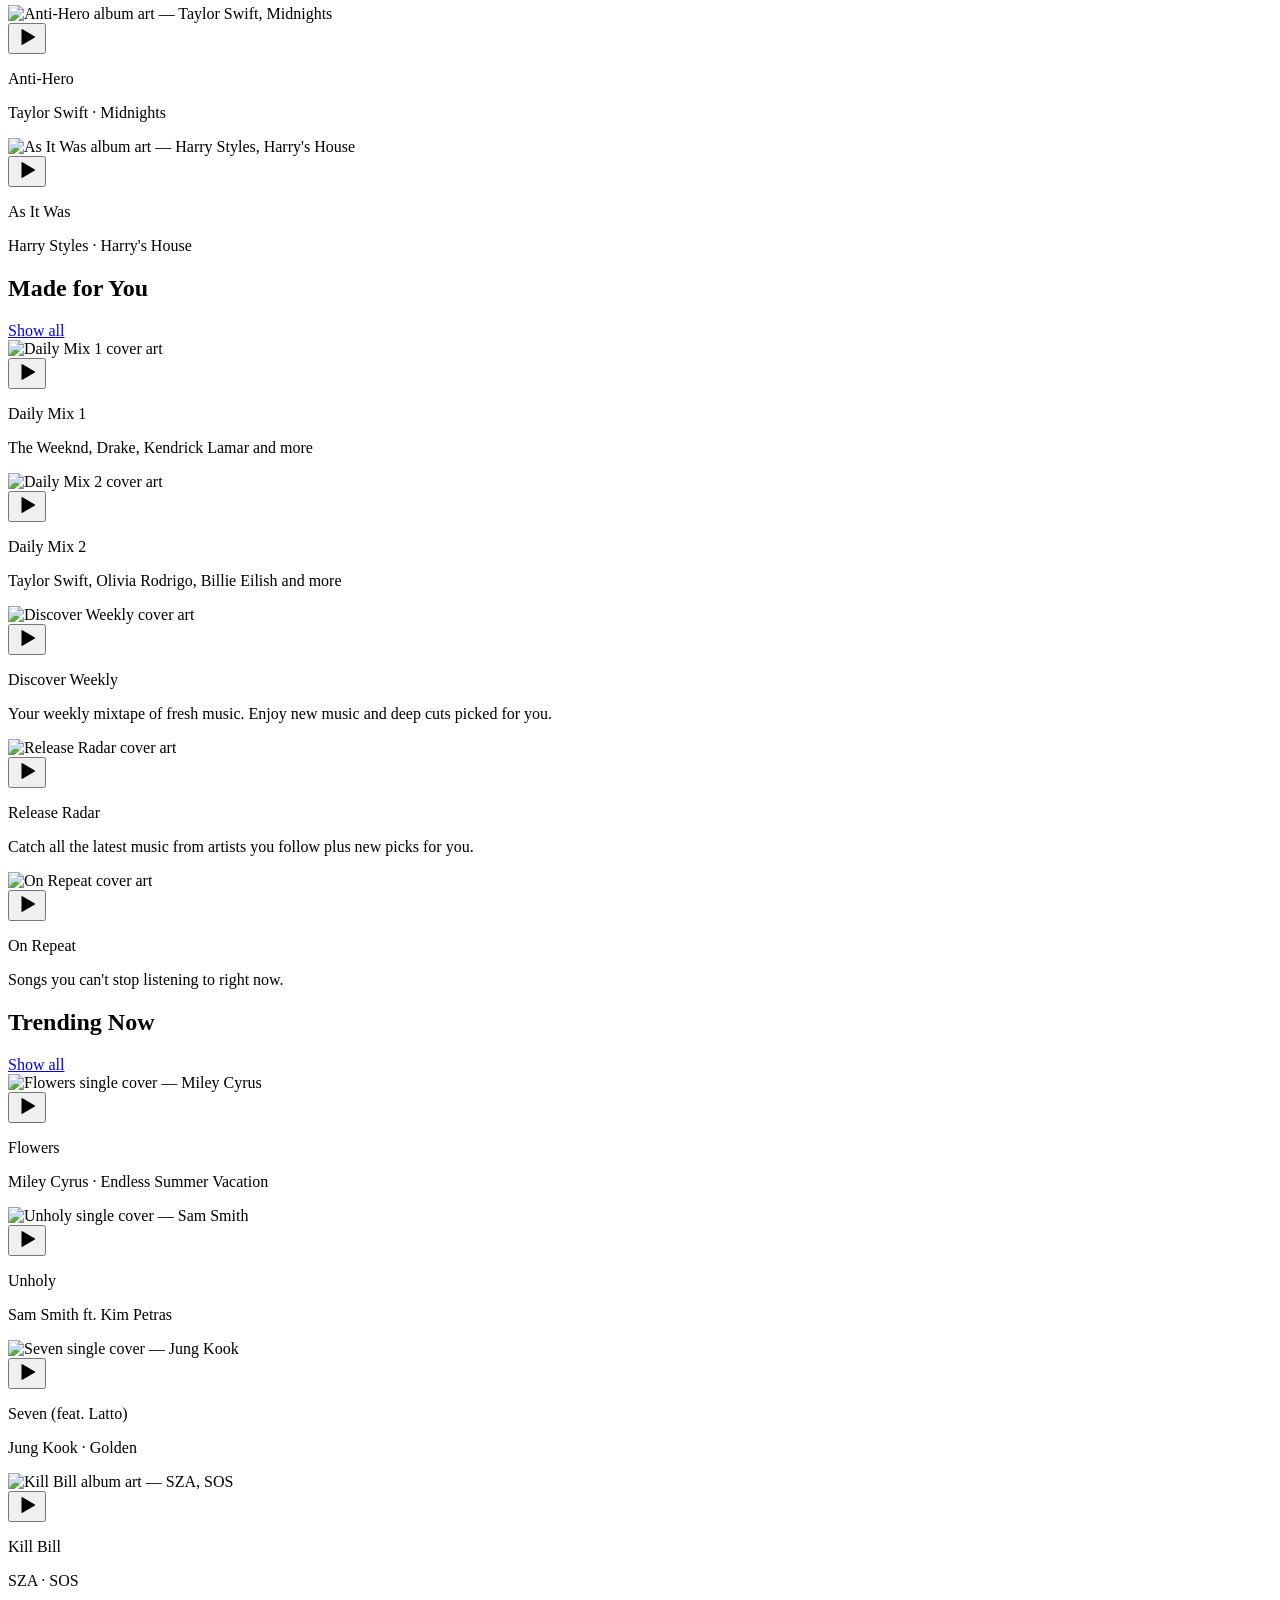
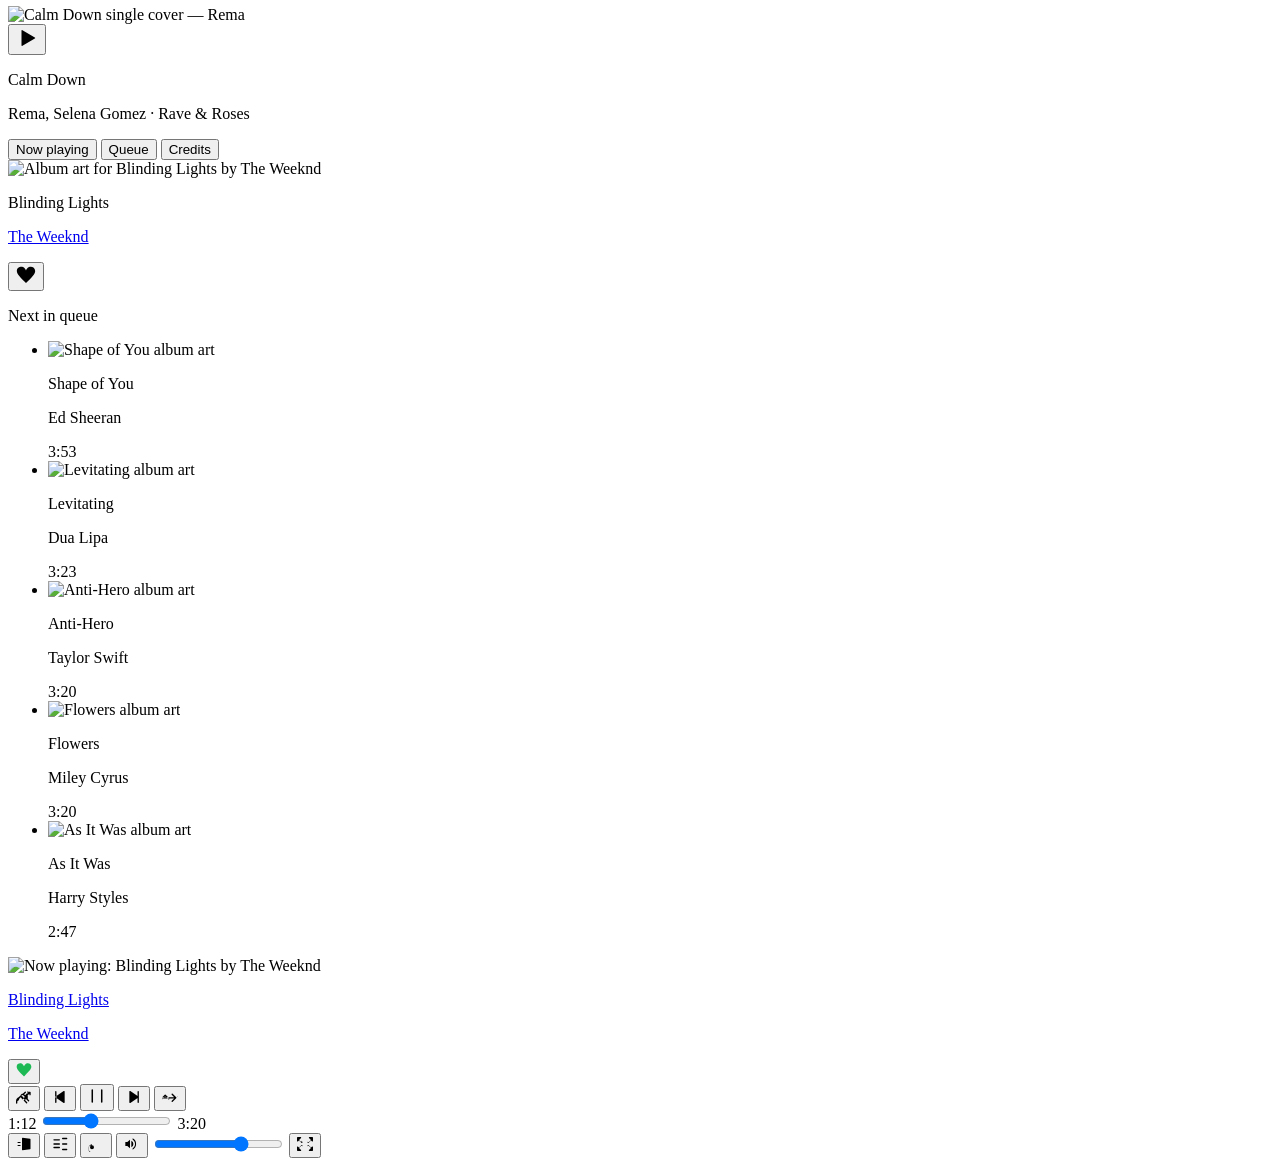
==== commit 82f155df: "Updated" ====
--- a/Spotify.html
+++ b/Spotify.html
@@ -1,61 +1,44 @@
 <!DOCTYPE html>
 <html lang="en">
 <head>
-  <meta charset="UTF-8">
-  <meta name="viewport" content="width=device-width, initial-scale=1.0">
-  <meta name="description" content="Spotify-like music player web application">
-  <title>Moodify — Music Player</title>
-
-  <!-- ========== FONTS ========== -->
-  <link rel="preconnect" href="https://fonts.googleapis.com">
-  <link rel="preconnect" href="https://fonts.gstatic.com" crossorigin>
-  <link href="https://fonts.googleapis.com/css2?family=Inter:wght@300;400;500;600;700;800&display=swap" rel="stylesheet">
-
-  <!-- ========== ICONS ========== -->
-  <link rel="stylesheet" href="https://cdnjs.cloudflare.com/ajax/libs/font-awesome/6.5.0/css/all.min.css">
-
-  <!-- ========== STYLES ========== -->
-  <link rel="stylesheet" href="spotify.css">
+  <meta charset="UTF-8" />
+  <meta name="viewport" content="width=device-width, initial-scale=1.0" />
+  <title>Spotify — Music for Everyone</title>
+    <link rel="stylesheet" href="Spotify.css" />
 </head>
-
 <body>
-  <!-- ============================================
-       MOBILE SIDEBAR TOGGLE
-       ============================================ -->
-  <button class="sidebar-toggle" aria-label="Toggle navigation menu" onclick="document.querySelector('.sidebar').classList.toggle('sidebar--open')">
-    <i class="fas fa-bars"></i>
-  </button>
-
-  <!-- ============================================
-       SIDEBAR — Left Navigation
-       ============================================ -->
+
+<div class="app" role="application" aria-label="Spotify Web Player">
+
+  <!-- ============================================================
+       LEFT SIDEBAR
+  ============================================================ -->
   <aside class="sidebar" aria-label="Main navigation">
 
-    <!-- Logo -->
-    <a href="#" class="sidebar__logo" aria-label="Moodify home">
-      <span class="sidebar__logo-icon"><i class="fas fa-music"></i></span>
-      <span class="sidebar__logo-text">Moodify</span>
-    </a>
-
-    <!-- Primary Navigation -->
+    <!-- Spotify Logo -->
+    <div class="sidebar__logo">
+      <a href="#" class="sidebar__logo-link" aria-label="Spotify — Go to home">
+        <!-- Spotify SVG Wordmark Icon -->
+        <svg class="sidebar__logo-icon" viewBox="0 0 496 512" fill="white" aria-hidden="true" focusable="false">
+          <path d="M248 8C111.1 8 0 119.1 0 256s111.1 248 248 248 248-111.1 248-248S384.9 8 248 8zm100.7 364.9c-4.2 0-6.8-1.3-10.7-3.6-62.4-37.6-135-39.2-206.7-24.5-3.9 1-9 2.6-11.9 2.6-9.7 0-15.8-7.7-15.8-15.8 0-10.3 6.1-15.2 13.6-16.8 81.9-18.1 165.6-16.5 237 26.2 6.1 3.9 9.7 7.4 9.7 16.5s-7.1 15.4-15.2 15.4zm26.9-65.6c-5.2 0-8.7-2.3-12.3-4.2-62.5-37-155.7-51.9-238.6-29.4-4.8 1.3-7.4 2.6-11.9 2.6-10.7 0-19.4-8.7-19.4-19.4s5.2-17.8 15.5-20.7c27.8-7.8 56.2-13.6 97.8-13.6 64.9 0 127.6 16.1 177 45.5 8.1 4.8 11.3 11 11.3 19.7-.1 10.8-8.5 19.5-19.4 19.5zm31-76.2c-5.2 0-8.4-1.3-12.9-3.9-71.2-42.5-198.5-52.7-280.9-29.7-3.6 1-8.1 2.6-12.9 2.6-13.2 0-23.3-10.3-23.3-23.6 0-13.6 8.4-21.3 17.4-23.9 35.2-10.3 74.6-15.2 117.5-15.2 73 0 149.5 15.2 205.4 47.8 7.8 4.5 12.9 10.7 12.9 22.6 0 13.6-11 23.3-23.2 23.3z"/>
+        </svg>
+        <span class="sidebar__logo-wordmark">Spotify</span>
+      </a>
+    </div>
+
+    <!-- Primary Nav: Home, Search -->
     <nav class="sidebar__nav" aria-label="Primary">
-      <ul class="sidebar__nav-list" role="list">
-        <li class="sidebar__nav-item">
-          <a href="#" class="sidebar__nav-link sidebar__nav-link--active" aria-current="page">
-            <i class="fas fa-house"></i>
-            <span>Home</span>
-          </a>
-        </li>
-        <li class="sidebar__nav-item">
-          <a href="#" class="sidebar__nav-link">
-            <i class="fas fa-magnifying-glass"></i>
-            <span>Search</span>
-          </a>
-        </li>
-        <li class="sidebar__nav-item">
-          <a href="#" class="sidebar__nav-link">
-            <i class="fas fa-book-open"></i>
-            <span>Your Library</span>
+      <ul>
+        <li>
+          <a href="#" class="sidebar__nav-item sidebar__nav-item--active" aria-current="page">
+            <svg width="24" height="24" viewBox="0 0 24 24" fill="currentColor" aria-hidden="true"><path d="M12.5 3.247a1 1 0 0 0-1 0L4 7.577V20h4.5v-6a1 1 0 0 1 1-1h5a1 1 0 0 1 1 1v6H20V7.577l-7.5-4.33zm-2-1.732a3 3 0 0 1 3 0l7.5 4.33a2 2 0 0 1 1 1.732V21a1 1 0 0 1-1 1h-6.5a1 1 0 0 1-1-1v-6h-3v6a1 1 0 0 1-1 1H3a1 1 0 0 1-1-1V7.577a2 2 0 0 1 1-1.732l7.5-4.33z"/></svg>
+            Home
+          </a>
+        </li>
+        <li>
+          <a href="#" class="sidebar__nav-item" aria-label="Search for music">
+            <svg width="24" height="24" viewBox="0 0 24 24" fill="currentColor" aria-hidden="true"><path d="M10.533 1.279c-5.18 0-9.407 4.927-8.917 10.237.404 4.298 3.498 7.773 7.618 8.61 3.26.66 6.37-.559 8.371-3.08l3.211 3.211a1 1 0 1 0 1.414-1.414l-3.182-3.182a8.75 8.75 0 0 0-.2-10.927C17.34 2.838 14.063 1.279 10.534 1.279zm-6.91 9.798c-.38-4.031 2.716-7.798 6.91-7.798 3.09 0 5.82 1.87 7.082 4.773.86 1.98.884 4.174.028 6.153-.006.015-.012.03-.017.047-1.032 2.318-3.002 3.836-5.318 4.14-3.686.481-7.137-1.978-7.685-7.315z"/></svg>
+            Search
           </a>
         </li>
       </ul>
@@ -63,367 +46,715 @@
 
     <div class="sidebar__divider" role="separator"></div>
 
-    <!-- Playlists Section -->
-    <section class="sidebar__playlists" aria-label="Your playlists">
-      <div class="sidebar__playlists-header">
-        <h2 class="sidebar__playlists-title">Playlists</h2>
-        <button class="sidebar__create-btn" aria-label="Create new playlist">
-          <i class="fas fa-plus"></i>
-          <span>New</span>
-        </button>
-      </div>
-
-      <ul class="sidebar__playlist-list" role="list">
-        <li class="sidebar__playlist-item" tabindex="0" role="button" aria-label="Open playlist: Chill Vibes 🌊">
-          <img class="sidebar__playlist-thumb" src="https://picsum.photos/seed/pl1/80/80" alt="Chill Vibes playlist cover" loading="lazy">
-          <div class="sidebar__playlist-info">
-            <p class="sidebar__playlist-name">Chill Vibes 🌊</p>
-            <p class="sidebar__playlist-meta">24 songs</p>
+    <!-- Library + Playlists -->
+    <div class="sidebar__library" role="region" aria-label="Your Library">
+      <div class="sidebar__library-header">
+        <a href="#" class="sidebar__library-title" aria-label="Your Library">
+          <svg width="24" height="24" viewBox="0 0 24 24" fill="currentColor" aria-hidden="true"><path d="M3 22a1 1 0 0 1-1-1V3a1 1 0 0 1 2 0v18a1 1 0 0 1-1 1zM15.5 2.134A1 1 0 0 0 14 3v18a1 1 0 0 0 1.5.866l7-4.33a1 1 0 0 0 0-1.732l-7-10.67zM7 2a1 1 0 0 0-1 1v18a1 1 0 0 0 1 1h4a1 1 0 0 0 1-1V3a1 1 0 0 0-1-1H7z"/></svg>
+          Your Library
+        </a>
+        <button class="sidebar__library-add" aria-label="Create playlist or folder">
+          <svg width="16" height="16" viewBox="0 0 16 16" fill="currentColor" aria-hidden="true"><path d="M15.25 8a.75.75 0 0 1-.75.75H8.75v5.75a.75.75 0 0 1-1.5 0V8.75H1.5a.75.75 0 0 1 0-1.5h5.75V1.5a.75.75 0 0 1 1.5 0v5.75h5.75a.75.75 0 0 1 .75.75z"/></svg>
+        </button>
+      </div>
+
+      <!-- Create Playlist Promo -->
+      <div class="sidebar__create-playlist">
+        <p class="sidebar__create-playlist-heading">Create your first playlist</p>
+        <p class="sidebar__create-playlist-desc">It's easy, we'll help you.</p>
+        <button class="btn--pill btn--pill-sm" aria-label="Create playlist">Create playlist</button>
+      </div>
+
+      <!-- Playlist Items -->
+      <ul class="playlist-list" aria-label="Your playlists">
+
+        <!-- Liked Songs -->
+        <li>
+          <a href="#" class="playlist-list__item playlist-list__item--active" aria-label="Liked Songs playlist">
+            <div class="playlist-list__thumb playlist-list__thumb--liked" aria-hidden="true">
+              <svg width="20" height="20" viewBox="0 0 24 24" fill="white" aria-hidden="true"><path d="M12 21.593c-5.63-5.539-11-10.297-11-14.402 0-3.791 3.068-5.191 5.281-5.191 1.312 0 4.151.501 5.719 4.457 1.59-3.968 4.464-4.447 5.726-4.447 2.54 0 5.274 1.621 5.274 5.181 0 4.069-5.136 8.625-11 14.402z"/></svg>
+            </div>
+            <div class="playlist-list__meta">
+              <p class="playlist-list__name">Liked Songs</p>
+              <p class="playlist-list__owner">Playlist · 214 songs</p>
+            </div>
+          </a>
+        </li>
+
+        <!-- Playlist: Midnight Vibes -->
+        <li>
+          <a href="#" class="playlist-list__item" aria-label="Playlist: Midnight Vibes">
+            <div class="playlist-list__thumb">
+              <img src="https://images.unsplash.com/photo-1614680376408-81e91ffe3db7?w=80&q=70" alt="Midnight Vibes playlist cover" loading="lazy" />
+            </div>
+            <div class="playlist-list__meta">
+              <p class="playlist-list__name">Midnight Vibes</p>
+              <p class="playlist-list__owner">Playlist · You</p>
+            </div>
+          </a>
+        </li>
+
+        <!-- Playlist: Workout Beast Mode -->
+        <li>
+          <a href="#" class="playlist-list__item" aria-label="Playlist: Workout Beast Mode">
+            <div class="playlist-list__thumb">
+              <img src="https://images.unsplash.com/photo-1571019614242-c5c5dee9f50b?w=80&q=70" alt="Workout Beast Mode playlist cover" loading="lazy" />
+            </div>
+            <div class="playlist-list__meta">
+              <p class="playlist-list__name">Workout Beast Mode</p>
+              <p class="playlist-list__owner">Playlist · You</p>
+            </div>
+          </a>
+        </li>
+
+        <!-- Playlist: Lofi Study Session -->
+        <li>
+          <a href="#" class="playlist-list__item" aria-label="Playlist: Lofi Study Session">
+            <div class="playlist-list__thumb">
+              <img src="https://images.unsplash.com/photo-1456513080510-7bf3a84b82f8?w=80&q=70" alt="Lofi Study Session playlist cover" loading="lazy" />
+            </div>
+            <div class="playlist-list__meta">
+              <p class="playlist-list__name">Lofi Study Session</p>
+              <p class="playlist-list__owner">Playlist · You</p>
+            </div>
+          </a>
+        </li>
+
+        <!-- Playlist: 2000s Throwback -->
+        <li>
+          <a href="#" class="playlist-list__item" aria-label="Playlist: 2000s Throwback">
+            <div class="playlist-list__thumb">
+              <img src="https://images.unsplash.com/photo-1504711434969-e33886168f5c?w=80&q=70" alt="2000s Throwback playlist cover" loading="lazy" />
+            </div>
+            <div class="playlist-list__meta">
+              <p class="playlist-list__name">2000s Throwback</p>
+              <p class="playlist-list__owner">Playlist · You</p>
+            </div>
+          </a>
+        </li>
+
+        <!-- Playlist: Sunday Morning Jazz -->
+        <li>
+          <a href="#" class="playlist-list__item" aria-label="Playlist: Sunday Morning Jazz">
+            <div class="playlist-list__thumb">
+              <img src="https://images.unsplash.com/photo-1415201364774-f6f0bb35f28f?w=80&q=70" alt="Sunday Morning Jazz playlist cover" loading="lazy" />
+            </div>
+            <div class="playlist-list__meta">
+              <p class="playlist-list__name">Sunday Morning Jazz</p>
+              <p class="playlist-list__owner">Playlist · You</p>
+            </div>
+          </a>
+        </li>
+
+        <!-- Playlist: Road Trip Anthems -->
+        <li>
+          <a href="#" class="playlist-list__item" aria-label="Playlist: Road Trip Anthems">
+            <div class="playlist-list__thumb">
+              <img src="https://images.unsplash.com/photo-1449965408869-eaa3f722e40d?w=80&q=70" alt="Road Trip Anthems playlist cover" loading="lazy" />
+            </div>
+            <div class="playlist-list__meta">
+              <p class="playlist-list__name">Road Trip Anthems</p>
+              <p class="playlist-list__owner">Playlist · You</p>
+            </div>
+          </a>
+        </li>
+
+      </ul>
+    </div><!-- /sidebar__library -->
+
+  </aside><!-- /sidebar -->
+
+
+  <!-- ============================================================
+       MAIN CONTENT AREA
+  ============================================================ -->
+  <main class="main" role="main" aria-label="Content">
+
+    <!-- Top Navigation Bar -->
+    <header class="topbar" role="banner">
+      <div class="topbar__nav" aria-label="History navigation">
+        <button class="topbar__btn" aria-label="Go back" disabled>
+          <svg width="16" height="16" viewBox="0 0 24 24" fill="currentColor" aria-hidden="true"><path d="M15.957 2.793a1 1 0 0 1 0 1.414L8.164 12l7.793 7.793a1 1 0 1 1-1.414 1.414L5.336 12l9.207-9.207a1 1 0 0 1 1.414 0z"/></svg>
+        </button>
+        <button class="topbar__btn" aria-label="Go forward">
+          <svg width="16" height="16" viewBox="0 0 24 24" fill="currentColor" aria-hidden="true"><path d="M8.043 2.793a1 1 0 0 0 0 1.414L15.836 12l-7.793 7.793a1 1 0 1 0 1.414 1.414L18.664 12 9.457 2.793a1 1 0 0 0-1.414 0z"/></svg>
+        </button>
+      </div>
+
+      <div class="topbar__actions">
+        <button class="btn--pill btn--pill-sm" aria-label="Install Spotify app">Install App</button>
+        <!-- User Profile -->
+        <button class="topbar__profile" aria-label="User profile menu — Alex Rivera" aria-haspopup="menu">
+          <div class="topbar__avatar">
+            <img src="https://images.unsplash.com/photo-1535713875002-d1d0cf377fde?w=56&q=70" alt="Profile photo of Alex Rivera" loading="lazy" />
           </div>
-        </li>
-        <li class="sidebar__playlist-item" tabindex="0" role="button" aria-label="Open playlist: Late Night Drive">
-          <img class="sidebar__playlist-thumb" src="https://picsum.photos/seed/pl2/80/80" alt="Late Night Drive playlist cover" loading="lazy">
-          <div class="sidebar__playlist-info">
-            <p class="sidebar__playlist-name">Late Night Drive</p>
-            <p class="sidebar__playlist-meta">18 songs</p>
-          </div>
-        </li>
-        <li class="sidebar__playlist-item" tabindex="0" role="button" aria-label="Open playlist: Workout Energy">
-          <img class="sidebar__playlist-thumb" src="https://picsum.photos/seed/pl3/80/80" alt="Workout Energy playlist cover" loading="lazy">
-          <div class="sidebar__playlist-info">
-            <p class="sidebar__playlist-name">Workout Energy</p>
-            <p class="sidebar__playlist-meta">36 songs</p>
-          </div>
-        </li>
-        <li class="sidebar__playlist-item" tabindex="0" role="button" aria-label="Open playlist: Focus Mode">
-          <img class="sidebar__playlist-thumb" src="https://picsum.photos/seed/pl4/80/80" alt="Focus Mode playlist cover" loading="lazy">
-          <div class="sidebar__playlist-info">
-            <p class="sidebar__playlist-name">Focus Mode</p>
-            <p class="sidebar__playlist-meta">42 songs</p>
-          </div>
-        </li>
-        <li class="sidebar__playlist-item" tabindex="0" role="button" aria-label="Open playlist: Throwback Hits">
-          <img class="sidebar__playlist-thumb" src="https://picsum.photos/seed/pl5/80/80" alt="Throwback Hits playlist cover" loading="lazy">
-          <div class="sidebar__playlist-info">
-            <p class="sidebar__playlist-name">Throwback Hits</p>
-            <p class="sidebar__playlist-meta">53 songs</p>
-          </div>
-        </li>
-        <li class="sidebar__playlist-item" tabindex="0" role="button" aria-label="Open playlist: Acoustic Mornings">
-          <img class="sidebar__playlist-thumb" src="https://picsum.photos/seed/pl6/80/80" alt="Acoustic Mornings playlist cover" loading="lazy">
-          <div class="sidebar__playlist-info">
-            <p class="sidebar__playlist-name">Acoustic Mornings</p>
-            <p class="sidebar__playlist-meta">19 songs</p>
-          </div>
-        </li>
-      </ul>
-    </section>
-
-  </aside>
-
-  <!-- Mobile overlay -->
-  <div class="sidebar-overlay" onclick="document.querySelector('.sidebar').classList.remove('sidebar--open')" aria-hidden="true"></div>
-
-  <!-- ============================================
-       MAIN CONTENT AREA
-       ============================================ -->
-  <main class="main" id="main-content">
-
-    <!-- ---- Top Bar ---- -->
-    <header class="topbar">
-      <div class="topbar__nav">
-        <button class="topbar__nav-btn" aria-label="Go back">
-          <i class="fas fa-chevron-left"></i>
-        </button>
-        <button class="topbar__nav-btn" aria-label="Go forward">
-          <i class="fas fa-chevron-right"></i>
-        </button>
-      </div>
-
-      <div class="topbar__search">
-        <i class="fas fa-search topbar__search-icon" aria-hidden="true"></i>
-        <input
-          type="search"
-          class="topbar__search-input"
-          placeholder="What do you want to listen to?"
-          aria-label="Search songs, artists, or albums"
-        >
-      </div>
-
-      <div class="topbar__profile">
-        <button class="topbar__notification-btn" aria-label="Notifications">
-          <i class="fas fa-bell"></i>
-          <span class="topbar__notification-badge" aria-label="New notifications"></span>
-        </button>
-        <button class="topbar__user-btn" aria-label="User menu">
-          <img class="topbar__avatar" src="https://picsum.photos/seed/avatar/60/60" alt="User avatar">
-          <span class="topbar__username">Alex M.</span>
-          <i class="fas fa-caret-down" aria-hidden="true"></i>
-        </button>
-      </div>
-    </header>
-
-    <!-- ---- Content Sections ---- -->
-    <div class="content">
-
-      <!-- ---- Recently Played Section ---- -->
-      <section class="section" aria-labelledby="recently-played-heading">
-        <div class="section__header">
-          <h2 class="section__title" id="recently-played-heading">Recently Played</h2>
-          <a href="#" class="section__link">Show all</a>
-        </div>
-
-        <div class="card-grid" role="list">
-
-          <!-- Song Card 1 -->
-          <article class="song-card" role="listitem" tabindex="0" aria-label="Midnight Rain by Aurora Skies">
-            <div class="song-card__image-wrapper">
-              <img
-                class="song-card__image"
-                src="https://picsum.photos/seed/song1/300/300"
-                alt="Album artwork for Midnight Rain"
-                loading="lazy"
-              >
-              <button class="song-card__play-btn" aria-label="Play Midnight Rain">
-                <i class="fas fa-play"></i>
-              </button>
-            </div>
-            <h3 class="song-card__title">Midnight Rain</h3>
-            <p class="song-card__artist">Aurora Skies</p>
-          </article>
-
-          <!-- Song Card 2 -->
-          <article class="song-card" role="listitem" tabindex="0" aria-label="Golden Hour by Luna Rivers">
-            <div class="song-card__image-wrapper">
-              <img
-                class="song-card__image"
-                src="https://picsum.photos/seed/song2/300/300"
-                alt="Album artwork for Golden Hour"
-                loading="lazy"
-              >
-              <button class="song-card__play-btn" aria-label="Play Golden Hour">
-                <i class="fas fa-play"></i>
-              </button>
-            </div>
-            <h3 class="song-card__title">Golden Hour</h3>
-            <p class="song-card__artist">Luna Rivers</p>
-          </article>
-
-          <!-- Song Card 3 -->
-          <article class="song-card" role="listitem" tabindex="0" aria-label="Electric Dreams by Neon Pulse">
-            <div class="song-card__image-wrapper">
-              <img
-                class="song-card__image"
-                src="https://picsum.photos/seed/song3/300/300"
-                alt="Album artwork for Electric Dreams"
-                loading="lazy"
-              >
-              <button class="song-card__play-btn" aria-label="Play Electric Dreams">
-                <i class="fas fa-play"></i>
-              </button>
-            </div>
-            <h3 class="song-card__title">Electric Dreams</h3>
-            <p class="song-card__artist">Neon Pulse</p>
-          </article>
-
-          <!-- Song Card 4 -->
-          <article class="song-card" role="listitem" tabindex="0" aria-label="Ocean Waves by Coral Reef">
-            <div class="song-card__image-wrapper">
-              <img
-                class="song-card__image"
-                src="https://picsum.photos/seed/song4/300/300"
-                alt="Album artwork for Ocean Waves"
-                loading="lazy"
-              >
-              <button class="song-card__play-btn" aria-label="Play Ocean Waves">
-                <i class="fas fa-play"></i>
-              </button>
-            </div>
-            <h3 class="song-card__title">Ocean Waves</h3>
-            <p class="song-card__artist">Coral Reef</p>
+          <span class="topbar__username">Alex Rivera</span>
+          <svg width="16" height="16" viewBox="0 0 24 24" fill="currentColor" aria-hidden="true"><path d="m12 15.0004 7.5-7.5-1.06-1.06-6.44 6.44-6.44-6.44L4.5 7.5004l7.5 7.5z"/></svg>
+        </button>
+      </div>
+    </header><!-- /topbar -->
+
+    <!-- Scrollable Content Feed -->
+    <div class="content-feed" role="feed" aria-label="Music content">
+
+      <h1 class="content-feed__greeting">Good evening</h1>
+
+      <!-- Quick Play Grid (Recently Played shortcuts) -->
+      <section class="section" aria-labelledby="quick-play-heading">
+        <div class="quick-play-grid" role="list">
+
+          <!-- Quick Card 1 -->
+          <article class="quick-play-card" role="listitem" aria-label="Play Liked Songs">
+            <div class="quick-play-card__thumb">
+              <img src="https://images.unsplash.com/photo-1614680376408-81e91ffe3db7?w=112&q=70" alt="Liked Songs playlist cover" loading="lazy" />
+            </div>
+            <span class="quick-play-card__title">Liked Songs</span>
+            <button class="quick-play-card__play" aria-label="Play Liked Songs">
+              <svg width="20" height="20" viewBox="0 0 24 24" fill="black" aria-hidden="true"><path d="M7.05 3.606l13.49 7.788a.7.7 0 0 1 0 1.212L7.05 20.394A.7.7 0 0 1 6 19.788V4.212a.7.7 0 0 1 1.05-.606z"/></svg>
+            </button>
+          </article>
+
+          <!-- Quick Card 2 -->
+          <article class="quick-play-card" role="listitem" aria-label="Play Daily Mix 1">
+            <div class="quick-play-card__thumb">
+              <img src="https://images.unsplash.com/photo-1493225457124-a3eb161ffa5f?w=112&q=70" alt="Daily Mix 1 cover" loading="lazy" />
+            </div>
+            <span class="quick-play-card__title">Daily Mix 1</span>
+            <button class="quick-play-card__play" aria-label="Play Daily Mix 1">
+              <svg width="20" height="20" viewBox="0 0 24 24" fill="black" aria-hidden="true"><path d="M7.05 3.606l13.49 7.788a.7.7 0 0 1 0 1.212L7.05 20.394A.7.7 0 0 1 6 19.788V4.212a.7.7 0 0 1 1.05-.606z"/></svg>
+            </button>
+          </article>
+
+          <!-- Quick Card 3 -->
+          <article class="quick-play-card" role="listitem" aria-label="Play Midnight Vibes">
+            <div class="quick-play-card__thumb">
+              <img src="https://images.unsplash.com/photo-1505740420928-5e560c06d30e?w=112&q=70" alt="Midnight Vibes playlist cover" loading="lazy" />
+            </div>
+            <span class="quick-play-card__title">Midnight Vibes</span>
+            <button class="quick-play-card__play" aria-label="Play Midnight Vibes">
+              <svg width="20" height="20" viewBox="0 0 24 24" fill="black" aria-hidden="true"><path d="M7.05 3.606l13.49 7.788a.7.7 0 0 1 0 1.212L7.05 20.394A.7.7 0 0 1 6 19.788V4.212a.7.7 0 0 1 1.05-.606z"/></svg>
+            </button>
+          </article>
+
+          <!-- Quick Card 4 -->
+          <article class="quick-play-card" role="listitem" aria-label="Play Lofi Study Session">
+            <div class="quick-play-card__thumb">
+              <img src="https://images.unsplash.com/photo-1456513080510-7bf3a84b82f8?w=112&q=70" alt="Lofi Study Session cover" loading="lazy" />
+            </div>
+            <span class="quick-play-card__title">Lofi Study Session</span>
+            <button class="quick-play-card__play" aria-label="Play Lofi Study Session">
+              <svg width="20" height="20" viewBox="0 0 24 24" fill="black" aria-hidden="true"><path d="M7.05 3.606l13.49 7.788a.7.7 0 0 1 0 1.212L7.05 20.394A.7.7 0 0 1 6 19.788V4.212a.7.7 0 0 1 1.05-.606z"/></svg>
+            </button>
+          </article>
+
+          <!-- Quick Card 5 -->
+          <article class="quick-play-card" role="listitem" aria-label="Play Road Trip Anthems">
+            <div class="quick-play-card__thumb">
+              <img src="https://images.unsplash.com/photo-1449965408869-eaa3f722e40d?w=112&q=70" alt="Road Trip Anthems cover" loading="lazy" />
+            </div>
+            <span class="quick-play-card__title">Road Trip Anthems</span>
+            <button class="quick-play-card__play" aria-label="Play Road Trip Anthems">
+              <svg width="20" height="20" viewBox="0 0 24 24" fill="black" aria-hidden="true"><path d="M7.05 3.606l13.49 7.788a.7.7 0 0 1 0 1.212L7.05 20.394A.7.7 0 0 1 6 19.788V4.212a.7.7 0 0 1 1.05-.606z"/></svg>
+            </button>
+          </article>
+
+          <!-- Quick Card 6 -->
+          <article class="quick-play-card" role="listitem" aria-label="Play Workout Beast Mode">
+            <div class="quick-play-card__thumb">
+              <img src="https://images.unsplash.com/photo-1571019614242-c5c5dee9f50b?w=112&q=70" alt="Workout Beast Mode cover" loading="lazy" />
+            </div>
+            <span class="quick-play-card__title">Workout Beast Mode</span>
+            <button class="quick-play-card__play" aria-label="Play Workout Beast Mode">
+              <svg width="20" height="20" viewBox="0 0 24 24" fill="black" aria-hidden="true"><path d="M7.05 3.606l13.49 7.788a.7.7 0 0 1 0 1.212L7.05 20.394A.7.7 0 0 1 6 19.788V4.212a.7.7 0 0 1 1.05-.606z"/></svg>
+            </button>
           </article>
 
         </div>
       </section>
 
-      <!-- ---- Trending Songs Section ---- -->
-      <section class="section" aria-labelledby="trending-heading">
-        <div class="section__header">
-          <h2 class="section__title" id="trending-heading">Trending Songs</h2>
-          <a href="#" class="section__link">Show all</a>
-        </div>
-
+      <!-- ---- RECENTLY PLAYED ---- -->
+      <section class="section" aria-labelledby="recently-played-heading">
+        <header class="section__header">
+          <h2 class="section__title" id="recently-played-heading">Recently Played</h2>
+          <a href="#" class="section__see-all" aria-label="Show all recently played">Show all</a>
+        </header>
         <div class="card-grid" role="list">
 
-          <!-- Song Card 5 -->
-          <article class="song-card" role="listitem" tabindex="0" aria-label="Supernova by Cosmic Drift">
-            <div class="song-card__image-wrapper">
-              <img
-                class="song-card__image"
-                src="https://picsum.photos/seed/song5/300/300"
-                alt="Album artwork for Supernova"
-                loading="lazy"
-              >
-              <button class="song-card__play-btn" aria-label="Play Supernova">
-                <i class="fas fa-play"></i>
-              </button>
-            </div>
-            <h3 class="song-card__title">Supernova</h3>
-            <p class="song-card__artist">Cosmic Drift</p>
-          </article>
-
-          <!-- Song Card 6 -->
-          <article class="song-card" role="listitem" tabindex="0" aria-label="Velvet Sky by Ember & Ash">
-            <div class="song-card__image-wrapper">
-              <img
-                class="song-card__image"
-                src="https://picsum.photos/seed/song6/300/300"
-                alt="Album artwork for Velvet Sky"
-                loading="lazy"
-              >
-              <button class="song-card__play-btn" aria-label="Play Velvet Sky">
-                <i class="fas fa-play"></i>
-              </button>
-            </div>
-            <h3 class="song-card__title">Velvet Sky</h3>
-            <p class="song-card__artist">Ember &amp; Ash</p>
-          </article>
-
-          <!-- Song Card 7 -->
-          <article class="song-card" role="listitem" tabindex="0" aria-label="Faded Memories by Ivory Keys">
-            <div class="song-card__image-wrapper">
-              <img
-                class="song-card__image"
-                src="https://picsum.photos/seed/song7/300/300"
-                alt="Album artwork for Faded Memories"
-                loading="lazy"
-              >
-              <button class="song-card__play-btn" aria-label="Play Faded Memories">
-                <i class="fas fa-play"></i>
-              </button>
-            </div>
-            <h3 class="song-card__title">Faded Memories</h3>
-            <p class="song-card__artist">Ivory Keys</p>
-          </article>
-
-          <!-- Song Card 8 -->
-          <article class="song-card" role="listitem" tabindex="0" aria-label="Wildfire by Phoenix Blaze">
-            <div class="song-card__image-wrapper">
-              <img
-                class="song-card__image"
-                src="https://picsum.photos/seed/song8/300/300"
-                alt="Album artwork for Wildfire"
-                loading="lazy"
-              >
-              <button class="song-card__play-btn" aria-label="Play Wildfire">
-                <i class="fas fa-play"></i>
-              </button>
-            </div>
-            <h3 class="song-card__title">Wildfire</h3>
-            <p class="song-card__artist">Phoenix Blaze</p>
+          <!-- Card 1: Blinding Lights -->
+          <article class="music-card" role="listitem" aria-label="Blinding Lights by The Weeknd">
+            <div class="music-card__thumb-wrap">
+              <div class="music-card__thumb">
+                <img src="https://images.unsplash.com/photo-1593697972672-b1c1902219c4?w=300&q=75" alt="Blinding Lights album art — The Weeknd, After Hours" loading="lazy" />
+              </div>
+              <button class="music-card__play" aria-label="Play Blinding Lights by The Weeknd">
+                <svg width="22" height="22" viewBox="0 0 24 24" fill="black" aria-hidden="true"><path d="M7.05 3.606l13.49 7.788a.7.7 0 0 1 0 1.212L7.05 20.394A.7.7 0 0 1 6 19.788V4.212a.7.7 0 0 1 1.05-.606z"/></svg>
+              </button>
+            </div>
+            <p class="music-card__title">Blinding Lights</p>
+            <p class="music-card__desc">The Weeknd · After Hours</p>
+          </article>
+
+          <!-- Card 2: Shape of You -->
+          <article class="music-card" role="listitem" aria-label="Shape of You by Ed Sheeran">
+            <div class="music-card__thumb-wrap">
+              <div class="music-card__thumb">
+                <img src="https://images.unsplash.com/photo-1470225620780-dba8ba36b745?w=300&q=75" alt="Shape of You album art — Ed Sheeran, ÷" loading="lazy" />
+              </div>
+              <button class="music-card__play" aria-label="Play Shape of You by Ed Sheeran">
+                <svg width="22" height="22" viewBox="0 0 24 24" fill="black" aria-hidden="true"><path d="M7.05 3.606l13.49 7.788a.7.7 0 0 1 0 1.212L7.05 20.394A.7.7 0 0 1 6 19.788V4.212a.7.7 0 0 1 1.05-.606z"/></svg>
+              </button>
+            </div>
+            <p class="music-card__title">Shape of You</p>
+            <p class="music-card__desc">Ed Sheeran · ÷ (Divide)</p>
+          </article>
+
+          <!-- Card 3: Levitating -->
+          <article class="music-card" role="listitem" aria-label="Levitating by Dua Lipa">
+            <div class="music-card__thumb-wrap">
+              <div class="music-card__thumb">
+                <img src="https://images.unsplash.com/photo-1571330735066-03aaa9429d89?w=300&q=75" alt="Levitating album art — Dua Lipa, Future Nostalgia" loading="lazy" />
+              </div>
+              <button class="music-card__play" aria-label="Play Levitating by Dua Lipa">
+                <svg width="22" height="22" viewBox="0 0 24 24" fill="black" aria-hidden="true"><path d="M7.05 3.606l13.49 7.788a.7.7 0 0 1 0 1.212L7.05 20.394A.7.7 0 0 1 6 19.788V4.212a.7.7 0 0 1 1.05-.606z"/></svg>
+              </button>
+            </div>
+            <p class="music-card__title">Levitating</p>
+            <p class="music-card__desc">Dua Lipa · Future Nostalgia</p>
+          </article>
+
+          <!-- Card 4: Anti-Hero -->
+          <article class="music-card" role="listitem" aria-label="Anti-Hero by Taylor Swift">
+            <div class="music-card__thumb-wrap">
+              <div class="music-card__thumb">
+                <img src="https://images.unsplash.com/photo-1516450360452-9312f5e86fc7?w=300&q=75" alt="Anti-Hero album art — Taylor Swift, Midnights" loading="lazy" />
+              </div>
+              <button class="music-card__play" aria-label="Play Anti-Hero by Taylor Swift">
+                <svg width="22" height="22" viewBox="0 0 24 24" fill="black" aria-hidden="true"><path d="M7.05 3.606l13.49 7.788a.7.7 0 0 1 0 1.212L7.05 20.394A.7.7 0 0 1 6 19.788V4.212a.7.7 0 0 1 1.05-.606z"/></svg>
+              </button>
+            </div>
+            <p class="music-card__title">Anti-Hero</p>
+            <p class="music-card__desc">Taylor Swift · Midnights</p>
+          </article>
+
+          <!-- Card 5: As It Was -->
+          <article class="music-card" role="listitem" aria-label="As It Was by Harry Styles">
+            <div class="music-card__thumb-wrap">
+              <div class="music-card__thumb">
+                <img src="https://images.unsplash.com/photo-1598387993281-cecf8b71a8f8?w=300&q=75" alt="As It Was album art — Harry Styles, Harry's House" loading="lazy" />
+              </div>
+              <button class="music-card__play" aria-label="Play As It Was by Harry Styles">
+                <svg width="22" height="22" viewBox="0 0 24 24" fill="black" aria-hidden="true"><path d="M7.05 3.606l13.49 7.788a.7.7 0 0 1 0 1.212L7.05 20.394A.7.7 0 0 1 6 19.788V4.212a.7.7 0 0 1 1.05-.606z"/></svg>
+              </button>
+            </div>
+            <p class="music-card__title">As It Was</p>
+            <p class="music-card__desc">Harry Styles · Harry's House</p>
           </article>
 
         </div>
       </section>
 
+      <!-- ---- MADE FOR YOU ---- -->
+      <section class="section" aria-labelledby="made-for-you-heading">
+        <header class="section__header">
+          <h2 class="section__title" id="made-for-you-heading">Made for You</h2>
+          <a href="#" class="section__see-all" aria-label="Show all Made for You playlists">Show all</a>
+        </header>
+        <div class="card-grid" role="list">
+
+          <!-- Card: Daily Mix 1 -->
+          <article class="music-card" role="listitem" aria-label="Daily Mix 1 — Personalized playlist">
+            <div class="music-card__thumb-wrap">
+              <div class="music-card__thumb">
+                <img src="https://images.unsplash.com/photo-1493225457124-a3eb161ffa5f?w=300&q=75" alt="Daily Mix 1 cover art" loading="lazy" />
+              </div>
+              <button class="music-card__play" aria-label="Play Daily Mix 1">
+                <svg width="22" height="22" viewBox="0 0 24 24" fill="black" aria-hidden="true"><path d="M7.05 3.606l13.49 7.788a.7.7 0 0 1 0 1.212L7.05 20.394A.7.7 0 0 1 6 19.788V4.212a.7.7 0 0 1 1.05-.606z"/></svg>
+              </button>
+            </div>
+            <p class="music-card__title">Daily Mix 1</p>
+            <p class="music-card__desc">The Weeknd, Drake, Kendrick Lamar and more</p>
+          </article>
+
+          <!-- Card: Daily Mix 2 -->
+          <article class="music-card" role="listitem" aria-label="Daily Mix 2 — Personalized playlist">
+            <div class="music-card__thumb-wrap">
+              <div class="music-card__thumb">
+                <img src="https://images.unsplash.com/photo-1540103711724-ebf833bde8d1?w=300&q=75" alt="Daily Mix 2 cover art" loading="lazy" />
+              </div>
+              <button class="music-card__play" aria-label="Play Daily Mix 2">
+                <svg width="22" height="22" viewBox="0 0 24 24" fill="black" aria-hidden="true"><path d="M7.05 3.606l13.49 7.788a.7.7 0 0 1 0 1.212L7.05 20.394A.7.7 0 0 1 6 19.788V4.212a.7.7 0 0 1 1.05-.606z"/></svg>
+              </button>
+            </div>
+            <p class="music-card__title">Daily Mix 2</p>
+            <p class="music-card__desc">Taylor Swift, Olivia Rodrigo, Billie Eilish and more</p>
+          </article>
+
+          <!-- Card: Discover Weekly -->
+          <article class="music-card" role="listitem" aria-label="Discover Weekly — New music picks">
+            <div class="music-card__thumb-wrap">
+              <div class="music-card__thumb">
+                <img src="https://images.unsplash.com/photo-1535016120720-40c646be5580?w=300&q=75" alt="Discover Weekly cover art" loading="lazy" />
+              </div>
+              <button class="music-card__play" aria-label="Play Discover Weekly">
+                <svg width="22" height="22" viewBox="0 0 24 24" fill="black" aria-hidden="true"><path d="M7.05 3.606l13.49 7.788a.7.7 0 0 1 0 1.212L7.05 20.394A.7.7 0 0 1 6 19.788V4.212a.7.7 0 0 1 1.05-.606z"/></svg>
+              </button>
+            </div>
+            <p class="music-card__title">Discover Weekly</p>
+            <p class="music-card__desc">Your weekly mixtape of fresh music. Enjoy new music and deep cuts picked for you.</p>
+          </article>
+
+          <!-- Card: Release Radar -->
+          <article class="music-card" role="listitem" aria-label="Release Radar — New releases">
+            <div class="music-card__thumb-wrap">
+              <div class="music-card__thumb">
+                <img src="https://images.unsplash.com/photo-1558618666-fcd25c85cd64?w=300&q=75" alt="Release Radar cover art" loading="lazy" />
+              </div>
+              <button class="music-card__play" aria-label="Play Release Radar">
+                <svg width="22" height="22" viewBox="0 0 24 24" fill="black" aria-hidden="true"><path d="M7.05 3.606l13.49 7.788a.7.7 0 0 1 0 1.212L7.05 20.394A.7.7 0 0 1 6 19.788V4.212a.7.7 0 0 1 1.05-.606z"/></svg>
+              </button>
+            </div>
+            <p class="music-card__title">Release Radar</p>
+            <p class="music-card__desc">Catch all the latest music from artists you follow plus new picks for you.</p>
+          </article>
+
+          <!-- Card: On Repeat -->
+          <article class="music-card" role="listitem" aria-label="On Repeat — Your most played">
+            <div class="music-card__thumb-wrap">
+              <div class="music-card__thumb">
+                <img src="https://images.unsplash.com/photo-1508700115892-45ecd05ae2ad?w=300&q=75" alt="On Repeat cover art" loading="lazy" />
+              </div>
+              <button class="music-card__play" aria-label="Play On Repeat">
+                <svg width="22" height="22" viewBox="0 0 24 24" fill="black" aria-hidden="true"><path d="M7.05 3.606l13.49 7.788a.7.7 0 0 1 0 1.212L7.05 20.394A.7.7 0 0 1 6 19.788V4.212a.7.7 0 0 1 1.05-.606z"/></svg>
+              </button>
+            </div>
+            <p class="music-card__title">On Repeat</p>
+            <p class="music-card__desc">Songs you can't stop listening to right now.</p>
+          </article>
+
+        </div>
+      </section>
+
+      <!-- ---- TRENDING NOW ---- -->
+      <section class="section" aria-labelledby="trending-heading">
+        <header class="section__header">
+          <h2 class="section__title" id="trending-heading">Trending Now</h2>
+          <a href="#" class="section__see-all" aria-label="Show all trending music">Show all</a>
+        </header>
+        <div class="card-grid" role="list">
+
+          <!-- Card: Flowers — Miley Cyrus -->
+          <article class="music-card" role="listitem" aria-label="Flowers by Miley Cyrus">
+            <div class="music-card__thumb-wrap">
+              <div class="music-card__thumb">
+                <img src="https://images.unsplash.com/photo-1502904550040-7534597429ae?w=300&q=75" alt="Flowers single cover — Miley Cyrus" loading="lazy" />
+              </div>
+              <button class="music-card__play" aria-label="Play Flowers by Miley Cyrus">
+                <svg width="22" height="22" viewBox="0 0 24 24" fill="black" aria-hidden="true"><path d="M7.05 3.606l13.49 7.788a.7.7 0 0 1 0 1.212L7.05 20.394A.7.7 0 0 1 6 19.788V4.212a.7.7 0 0 1 1.05-.606z"/></svg>
+              </button>
+            </div>
+            <p class="music-card__title">Flowers</p>
+            <p class="music-card__desc">Miley Cyrus · Endless Summer Vacation</p>
+          </article>
+
+          <!-- Card: Unholy — Sam Smith -->
+          <article class="music-card" role="listitem" aria-label="Unholy by Sam Smith ft. Kim Petras">
+            <div class="music-card__thumb-wrap">
+              <div class="music-card__thumb">
+                <img src="https://images.unsplash.com/photo-1583153218567-49f83c5b2d3e?w=300&q=75" alt="Unholy single cover — Sam Smith" loading="lazy" />
+              </div>
+              <button class="music-card__play" aria-label="Play Unholy by Sam Smith">
+                <svg width="22" height="22" viewBox="0 0 24 24" fill="black" aria-hidden="true"><path d="M7.05 3.606l13.49 7.788a.7.7 0 0 1 0 1.212L7.05 20.394A.7.7 0 0 1 6 19.788V4.212a.7.7 0 0 1 1.05-.606z"/></svg>
+              </button>
+            </div>
+            <p class="music-card__title">Unholy</p>
+            <p class="music-card__desc">Sam Smith ft. Kim Petras</p>
+          </article>
+
+          <!-- Card: Seven — Jung Kook -->
+          <article class="music-card" role="listitem" aria-label="Seven by Jung Kook ft. Latto">
+            <div class="music-card__thumb-wrap">
+              <div class="music-card__thumb">
+                <img src="https://images.unsplash.com/photo-1518609878373-06d740f60d8b?w=300&q=75" alt="Seven single cover — Jung Kook" loading="lazy" />
+              </div>
+              <button class="music-card__play" aria-label="Play Seven by Jung Kook">
+                <svg width="22" height="22" viewBox="0 0 24 24" fill="black" aria-hidden="true"><path d="M7.05 3.606l13.49 7.788a.7.7 0 0 1 0 1.212L7.05 20.394A.7.7 0 0 1 6 19.788V4.212a.7.7 0 0 1 1.05-.606z"/></svg>
+              </button>
+            </div>
+            <p class="music-card__title">Seven (feat. Latto)</p>
+            <p class="music-card__desc">Jung Kook · Golden</p>
+          </article>
+
+          <!-- Card: Kill Bill — SZA -->
+          <article class="music-card" role="listitem" aria-label="Kill Bill by SZA">
+            <div class="music-card__thumb-wrap">
+              <div class="music-card__thumb">
+                <img src="https://images.unsplash.com/photo-1504898770365-14faca6a7320?w=300&q=75" alt="Kill Bill album art — SZA, SOS" loading="lazy" />
+              </div>
+              <button class="music-card__play" aria-label="Play Kill Bill by SZA">
+                <svg width="22" height="22" viewBox="0 0 24 24" fill="black" aria-hidden="true"><path d="M7.05 3.606l13.49 7.788a.7.7 0 0 1 0 1.212L7.05 20.394A.7.7 0 0 1 6 19.788V4.212a.7.7 0 0 1 1.05-.606z"/></svg>
+              </button>
+            </div>
+            <p class="music-card__title">Kill Bill</p>
+            <p class="music-card__desc">SZA · SOS</p>
+          </article>
+
+          <!-- Card: Calm Down — Rema -->
+          <article class="music-card" role="listitem" aria-label="Calm Down by Rema and Selena Gomez">
+            <div class="music-card__thumb-wrap">
+              <div class="music-card__thumb">
+                <img src="https://images.unsplash.com/photo-1477959858617-67f85cf4f1df?w=300&q=75" alt="Calm Down single cover — Rema" loading="lazy" />
+              </div>
+              <button class="music-card__play" aria-label="Play Calm Down by Rema and Selena Gomez">
+                <svg width="22" height="22" viewBox="0 0 24 24" fill="black" aria-hidden="true"><path d="M7.05 3.606l13.49 7.788a.7.7 0 0 1 0 1.212L7.05 20.394A.7.7 0 0 1 6 19.788V4.212a.7.7 0 0 1 1.05-.606z"/></svg>
+              </button>
+            </div>
+            <p class="music-card__title">Calm Down</p>
+            <p class="music-card__desc">Rema, Selena Gomez · Rave &amp; Roses</p>
+          </article>
+
+        </div>
+      </section>
+
+    </div><!-- /content-feed -->
+
+  </main><!-- /main -->
+
+
+  <!-- ============================================================
+       RIGHT NOW-PLAYING PANEL
+  ============================================================ -->
+  <aside class="panel" aria-label="Now Playing and Queue">
+
+    <div class="panel__header">
+      <nav class="panel__tabs" aria-label="Panel tabs">
+        <button class="panel__tab panel__tab--active" role="tab" aria-selected="true" aria-controls="panel-now-playing">Now playing</button>
+        <button class="panel__tab" role="tab" aria-selected="false" aria-controls="panel-queue">Queue</button>
+        <button class="panel__tab" role="tab" aria-selected="false" aria-controls="panel-credits">Credits</button>
+      </nav>
     </div>
-  </main>
-
-  <!-- ============================================
-       MUSIC PLAYER — Fixed at Bottom
-       ============================================ -->
-  <footer class="player" role="contentinfo" aria-label="Music player controls">
-
-    <!-- Now Playing Info -->
-    <div class="player__song">
-      <img
-        class="player__song-image"
-        src="https://picsum.photos/seed/song1/120/120"
-        alt="Currently playing: Midnight Rain album artwork"
-      >
-      <div class="player__song-info">
-        <p class="player__song-title">Midnight Rain</p>
-        <p class="player__song-artist">Aurora Skies</p>
-      </div>
-      <div class="player__song-actions">
-        <button class="player__icon-btn player__icon-btn--active" aria-label="Remove from Liked Songs" aria-pressed="true">
-          <i class="fas fa-heart"></i>
-        </button>
-      </div>
-    </div>
-
-    <!-- Playback Controls -->
-    <div class="player__controls">
-      <div class="player__buttons">
-        <button class="player__control-btn" aria-label="Toggle shuffle">
-          <i class="fas fa-shuffle"></i>
-        </button>
-        <button class="player__control-btn" aria-label="Previous track">
-          <i class="fas fa-backward-step"></i>
-        </button>
-        <button class="player__control-btn player__control-btn--play" aria-label="Play" aria-pressed="false">
-          <i class="fas fa-play"></i>
-        </button>
-        <button class="player__control-btn" aria-label="Next track">
-          <i class="fas fa-forward-step"></i>
-        </button>
-        <button class="player__control-btn" aria-label="Toggle repeat">
-          <i class="fas fa-repeat"></i>
-        </button>
-      </div>
-
-      <div class="player__progress">
-        <span class="player__time" aria-label="Elapsed time">1:23</span>
-        <label for="progress-bar" class="visually-hidden">Song progress</label>
-        <input
-          type="range"
-          id="progress-bar"
-          class="player__progress-bar"
-          min="0"
-          max="100"
-          value="35"
-          aria-label="Song progress"
-          aria-valuemin="0"
-          aria-valuemax="100"
-          aria-valuenow="35"
-          aria-valuetext="1 minute 23 seconds of 3 minutes 45 seconds"
-        >
-        <span class="player__time" aria-label="Total duration">3:45</span>
-      </div>
-    </div>
-
-    <!-- Volume & Extra Controls -->
-    <div class="player__extra">
-      <button class="player__icon-btn" aria-label="Now playing view">
-        <i class="fas fa-bars-staggered"></i>
-      </button>
-      <button class="player__icon-btn" aria-label="Connect to a device">
-        <i class="fas fa-desktop"></i>
-      </button>
-      <div class="player__volume">
-        <button class="player__icon-btn" aria-label="Mute">
-          <i class="fas fa-volume-high"></i>
-        </button>
-        <label for="volume-slider" class="visually-hidden">Volume</label>
-        <input
-          type="range"
-          id="volume-slider"
-          class="player__volume-slider"
-          min="0"
-          max="100"
-          value="72"
-          aria-label="Volume"
-          aria-valuemin="0"
-          aria-valuemax="100"
-          aria-valuenow="72"
-        >
-      </div>
-      <button class="player__icon-btn" aria-label="Full screen">
-        <i class="fas fa-up-right-and-down-left-from-center"></i>
+
+    <div class="panel__body" id="panel-now-playing" role="tabpanel">
+
+      <!-- Now Playing Card -->
+      <div class="now-playing-card">
+
+        <!-- Album Art -->
+        <div class="now-playing-card__thumb">
+          <img src="https://images.unsplash.com/photo-1593697972672-b1c1902219c4?w=400&q=80" alt="Album art for Blinding Lights by The Weeknd" loading="eager" />
+        </div>
+
+        <!-- Song Info + Like -->
+        <div class="now-playing-card__info">
+          <div class="now-playing-card__meta">
+            <p class="now-playing-card__song">Blinding Lights</p>
+            <p class="now-playing-card__artist">
+              <a href="#" aria-label="Go to The Weeknd artist page">The Weeknd</a>
+            </p>
+          </div>
+          <button class="now-playing-card__like" aria-label="Add Blinding Lights to your Liked Songs" aria-pressed="false">
+            <svg width="20" height="20" viewBox="0 0 24 24" fill="currentColor" aria-hidden="true"><path d="M12 21.593c-5.63-5.539-11-10.297-11-14.402 0-3.791 3.068-5.191 5.281-5.191 1.312 0 4.151.501 5.719 4.457 1.59-3.968 4.464-4.447 5.726-4.447 2.54 0 5.274 1.621 5.274 5.181 0 4.069-5.136 8.625-11 14.402z"/></svg>
+          </button>
+        </div>
+      </div>
+
+      <!-- Up Next Queue -->
+      <div class="queue-section" aria-labelledby="queue-label">
+        <p class="queue-section__label" id="queue-label">Next in queue</p>
+
+        <ul aria-label="Upcoming tracks">
+
+          <li>
+            <div class="queue-item" role="listitem">
+              <div class="queue-item__thumb">
+                <img src="https://images.unsplash.com/photo-1470225620780-dba8ba36b745?w=72&q=70" alt="Shape of You album art" loading="lazy" />
+              </div>
+              <div class="queue-item__meta">
+                <p class="queue-item__song">Shape of You</p>
+                <p class="queue-item__artist">Ed Sheeran</p>
+              </div>
+              <span class="queue-item__duration" aria-label="Duration 3 minutes 53 seconds">3:53</span>
+            </div>
+          </li>
+
+          <li>
+            <div class="queue-item" role="listitem">
+              <div class="queue-item__thumb">
+                <img src="https://images.unsplash.com/photo-1571330735066-03aaa9429d89?w=72&q=70" alt="Levitating album art" loading="lazy" />
+              </div>
+              <div class="queue-item__meta">
+                <p class="queue-item__song">Levitating</p>
+                <p class="queue-item__artist">Dua Lipa</p>
+              </div>
+              <span class="queue-item__duration" aria-label="Duration 3 minutes 23 seconds">3:23</span>
+            </div>
+          </li>
+
+          <li>
+            <div class="queue-item" role="listitem">
+              <div class="queue-item__thumb">
+                <img src="https://images.unsplash.com/photo-1516450360452-9312f5e86fc7?w=72&q=70" alt="Anti-Hero album art" loading="lazy" />
+              </div>
+              <div class="queue-item__meta">
+                <p class="queue-item__song">Anti-Hero</p>
+                <p class="queue-item__artist">Taylor Swift</p>
+              </div>
+              <span class="queue-item__duration" aria-label="Duration 3 minutes 20 seconds">3:20</span>
+            </div>
+          </li>
+
+          <li>
+            <div class="queue-item" role="listitem">
+              <div class="queue-item__thumb">
+                <img src="https://images.unsplash.com/photo-1502904550040-7534597429ae?w=72&q=70" alt="Flowers album art" loading="lazy" />
+              </div>
+              <div class="queue-item__meta">
+                <p class="queue-item__song">Flowers</p>
+                <p class="queue-item__artist">Miley Cyrus</p>
+              </div>
+              <span class="queue-item__duration" aria-label="Duration 3 minutes 20 seconds">3:20</span>
+            </div>
+          </li>
+
+          <li>
+            <div class="queue-item" role="listitem">
+              <div class="queue-item__thumb">
+                <img src="https://images.unsplash.com/photo-1598387993281-cecf8b71a8f8?w=72&q=70" alt="As It Was album art" loading="lazy" />
+              </div>
+              <div class="queue-item__meta">
+                <p class="queue-item__song">As It Was</p>
+                <p class="queue-item__artist">Harry Styles</p>
+              </div>
+              <span class="queue-item__duration" aria-label="Duration 2 minutes 47 seconds">2:47</span>
+            </div>
+          </li>
+
+        </ul>
+      </div><!-- /queue-section -->
+
+    </div><!-- /panel__body -->
+
+  </aside><!-- /panel -->
+
+
+  <!-- ============================================================
+       BOTTOM MUSIC PLAYER
+  ============================================================ -->
+  <footer class="player" role="region" aria-label="Music player">
+
+    <!-- Player Left — Current Track Info -->
+    <div class="player__current" aria-label="Currently playing">
+      <div class="player__thumb" aria-hidden="true">
+        <img src="https://images.unsplash.com/photo-1593697972672-b1c1902219c4?w=112&q=80" alt="Now playing: Blinding Lights by The Weeknd" loading="eager" />
+      </div>
+      <div class="player__meta">
+        <p class="player__song"><a href="#" aria-label="Open Blinding Lights track page">Blinding Lights</a></p>
+        <p class="player__artist"><a href="#" aria-label="Open The Weeknd artist page">The Weeknd</a></p>
+      </div>
+      <button class="player__like" aria-label="Save Blinding Lights to your Liked Songs" aria-pressed="true">
+        <!-- Filled heart = saved -->
+        <svg width="16" height="16" viewBox="0 0 24 24" fill="#1db954" aria-hidden="true"><path d="M12 21.593c-5.63-5.539-11-10.297-11-14.402 0-3.791 3.068-5.191 5.281-5.191 1.312 0 4.151.501 5.719 4.457 1.59-3.968 4.464-4.447 5.726-4.447 2.54 0 5.274 1.621 5.274 5.181 0 4.069-5.136 8.625-11 14.402z"/></svg>
       </button>
     </div>
 
-  </footer>
-<script src="spotify.js" defer></script>
+    <!-- Player Center — Playback Controls + Progress -->
+    <div class="player__controls" aria-label="Playback controls">
+      <div class="player__buttons">
+
+        <!-- Shuffle -->
+        <button class="player__btn player__btn--active" aria-label="Shuffle is on — toggle shuffle" aria-pressed="true">
+          <svg width="16" height="16" viewBox="0 0 24 24" fill="currentColor" aria-hidden="true"><path d="M17.676 3.998H21a1 1 0 0 1 1 1v3.5a1 1 0 1 1-2 0V7.013l-6.507 6.506-1.414-1.414L18.587 5.5H17.67a1 1 0 0 1 0-2l.006.498zm.005 10.993 1.914 1.914a1 1 0 1 1-1.414 1.414l-3.206-3.207-1.497 1.498 3.206 3.206a1 1 0 1 1-1.414 1.414l-3.914-3.914 1.504-1.504-1.414-1.414-1.504 1.504L7.037 12.5 5.15 14.388A4.978 4.978 0 0 1 2 18.5V21a1 1 0 1 1-2 0v-2.5a6.978 6.978 0 0 1 4.46-6.506L6.914 9.54l1.415 1.415.5-.5L6.914 9.04 9.207 6.75l1.414 1.414L8.621 10.2l3.207 3.207 1.497-1.498-3.207-3.207a1 1 0 0 1 0-1.415l3.207-3.207A1 1 0 1 1 14.74 5.5l-2.5 2.5 1.414 1.414 2.5-2.5a1 1 0 0 1 1.414 0l.113.078z"/></svg>
+        </button>
+
+        <!-- Previous -->
+        <button class="player__btn" aria-label="Skip to previous track">
+          <svg width="16" height="16" viewBox="0 0 24 24" fill="currentColor" aria-hidden="true"><path d="M5.7 3a1 1 0 0 0-1 1v16a1 1 0 1 0 2 0V4a1 1 0 0 0-1-1zM18.496 3.077a1 1 0 0 1 .504.863V20a1 1 0 0 1-1.5.865l-12-7.98a1 1 0 0 1 0-1.73l12-8a1 1 0 0 1 .996-.078z"/></svg>
+        </button>
+
+        <!-- Play/Pause -->
+        <button class="player__btn player__btn--play" aria-label="Pause Blinding Lights" aria-pressed="true">
+          <!-- Pause icon (currently playing) -->
+          <svg width="18" height="18" viewBox="0 0 24 24" fill="currentColor" aria-hidden="true"><path d="M5.7 3a1 1 0 0 0-1 1v16a1 1 0 0 0 2 0V4a1 1 0 0 0-1-1zm12.6 0a1 1 0 0 0-1 1v16a1 1 0 0 0 2 0V4a1 1 0 0 0-1-1z"/></svg>
+        </button>
+
+        <!-- Next -->
+        <button class="player__btn" aria-label="Skip to next track">
+          <svg width="16" height="16" viewBox="0 0 24 24" fill="currentColor" aria-hidden="true"><path d="M18.3 21a1 1 0 0 0 1-1V4a1 1 0 1 0-2 0v16a1 1 0 0 0 1 1zM5.504 3.077a1 1 0 0 0-.504.863V20a1 1 0 0 0 1.5.865l12-7.98a1 1 0 0 0 0-1.73l-12-8a1 1 0 0 0-.996-.078z"/></svg>
+        </button>
+
+        <!-- Repeat -->
+        <button class="player__btn" aria-label="Enable repeat" aria-pressed="false">
+          <svg width="16" height="16" viewBox="0 0 24 24" fill="currentColor" aria-hidden="true"><path d="M0 13.2a1 1 0 0 1 1-1h17.2l-3.6-3.6a1 1 0 1 1 1.414-1.414l5.307 5.307a1 1 0 0 1 0 1.414l-5.307 5.307a1 1 0 0 1-1.414-1.414l3.6-3.6H1a1 1 0 0 1-1-1zm24-2.4a1 1 0 0 0-1 1H5.8l3.6 3.6a1 1 0 0 0 1.414-1.414L5.507 8.679a1 1 0 0 0-1.414 0L-1.214 13.986a1 1 0 1 0 1.414 1.414L3.8 11.8H23a1 1 0 0 0 1-1z"/></svg>
+        </button>
+
+      </div>
+
+      <!-- Progress Bar -->
+      <div class="player__progress" aria-label="Song progress">
+        <span class="player__time" aria-label="Current time: 1 minute 12 seconds">1:12</span>
+        <input
+          class="progress-bar"
+          type="range"
+          min="0"
+          max="200"
+          value="72"
+          aria-label="Seek song position"
+          aria-valuemin="0"
+          aria-valuemax="200"
+          aria-valuenow="72"
+          aria-valuetext="1 minute 12 seconds of 3 minutes 20 seconds"
+        />
+        <span class="player__time player__time--right" aria-label="Total duration: 3 minutes 20 seconds">3:20</span>
+      </div>
+    </div>
+
+    <!-- Player Right — Volume & Extras -->
+    <div class="player__extra" aria-label="Player controls — volume and display options">
+
+      <!-- Now Playing View Toggle -->
+      <button class="player__extra-btn player__extra-btn--active" aria-label="Now Playing view is on" aria-pressed="true">
+        <svg width="16" height="16" viewBox="0 0 24 24" fill="currentColor" aria-hidden="true"><path d="M9.822 2.638A.75.75 0 0 0 9 3.378v17.244a.75.75 0 0 0 .822.74l11.247-1.502A.75.75 0 0 0 21.75 19.12V4.88a.75.75 0 0 0-.681-.74L9.822 2.638zM2.25 9.75A.75.75 0 0 1 3 9h3.75v1.5H3a.75.75 0 0 1-.75-.75zM3 13.5h3.75V15H3a.75.75 0 0 1 0-1.5z"/></svg>
+      </button>
+
+      <!-- Queue -->
+      <button class="player__extra-btn" aria-label="Open queue">
+        <svg width="16" height="16" viewBox="0 0 24 24" fill="currentColor" aria-hidden="true"><path d="M15 3.75a1 1 0 0 1 1-1h6a1 1 0 0 1 0 2h-6a1 1 0 0 1-1-1zM15 12a1 1 0 0 1 1-1h6a1 1 0 0 1 0 2h-6a1 1 0 0 1-1-1zM15 20.25a1 1 0 0 1 1-1h6a1 1 0 0 1 0 2h-6a1 1 0 0 1-1-1zM2 5.75a1 1 0 0 1 1-1h8a1 1 0 0 1 0 2H3a1 1 0 0 1-1-1zM3 11h8a1 1 0 0 1 0 2H3a1 1 0 0 1 0-2zM3 18.25a1 1 0 0 1 0-2h8a1 1 0 0 1 0 2H3z"/></svg>
+      </button>
+
+      <!-- Devices -->
+      <button class="player__extra-btn" aria-label="Connect to a device">
+        <svg width="16" height="16" viewBox="0 0 24 24" fill="currentColor" aria-hidden="true"><path d="M3 17a3 3 0 1 1 6 0 3 3 0 0 1-6 0zM6 12.382A7.001 7.001 0 0 0 6 26v-2a5 5 0 1 1 0-10v-1.618z"/></svg>
+      </button>
+
+      <!-- Volume Icon -->
+      <button class="player__extra-btn" aria-label="Mute volume" aria-pressed="false">
+        <svg width="16" height="16" viewBox="0 0 24 24" fill="currentColor" aria-hidden="true"><path d="M13 3.562v2.06a7.5 7.5 0 0 1 0 12.756v2.06A9.5 9.5 0 0 0 13 3.562zm-4 1.94L5.001 9H2v6h3.001L9 18.562V5.502zM11 7.06v9.88A5.5 5.5 0 0 0 11 7.06z"/></svg>
+      </button>
+
+      <!-- Volume Slider -->
+      <input
+        class="volume-bar"
+        type="range"
+        min="0"
+        max="100"
+        value="70"
+        aria-label="Volume"
+        aria-valuemin="0"
+        aria-valuemax="100"
+        aria-valuenow="70"
+        aria-valuetext="Volume 70%"
+      />
+
+      <!-- Full Screen -->
+      <button class="player__extra-btn" aria-label="Open full screen">
+        <svg width="16" height="16" viewBox="0 0 24 24" fill="currentColor" aria-hidden="true"><path d="M6.53 9.47 3.06 6l2.69-2.69A1 1 0 0 0 5.75 1.5H1a1 1 0 0 0-1 1v4.75a1 1 0 0 0 1.707.707L3.06 6.586l3.47 3.47a1 1 0 1 0 1.414-1.414L6.531 7.228zm10.94 0L21 6l-2.69-2.69A1 1 0 0 1 18.31 1.5H23a1 1 0 0 1 1 1v4.75a1 1 0 0 1-1.707.707L20.94 6.586l-3.47 3.47a1 1 0 1 1-1.414-1.414zm-10.94 5.06L3 18l2.69 2.69A1 1 0 0 1 5.69 22.5H1a1 1 0 0 1-1-1V16.75a1 1 0 0 1 1.707-.707L3.06 17.414l3.47-3.47a1 1 0 1 1 1.414 1.414zm10.94 0L21 18l-2.69 2.69A1 1 0 0 0 18.31 22.5H23a1 1 0 0 0 1-1V16.75a1 1 0 0 0-1.707-.707L20.94 17.414l-3.47-3.47a1 1 0 1 0-1.414 1.414z"/></svg>
+      </button>
+
+    </div>
+
+  </footer><!-- /player -->
+
+</div><!-- /app -->
+<script src="spotify.js"></script>
+
 </body>
 </html>
